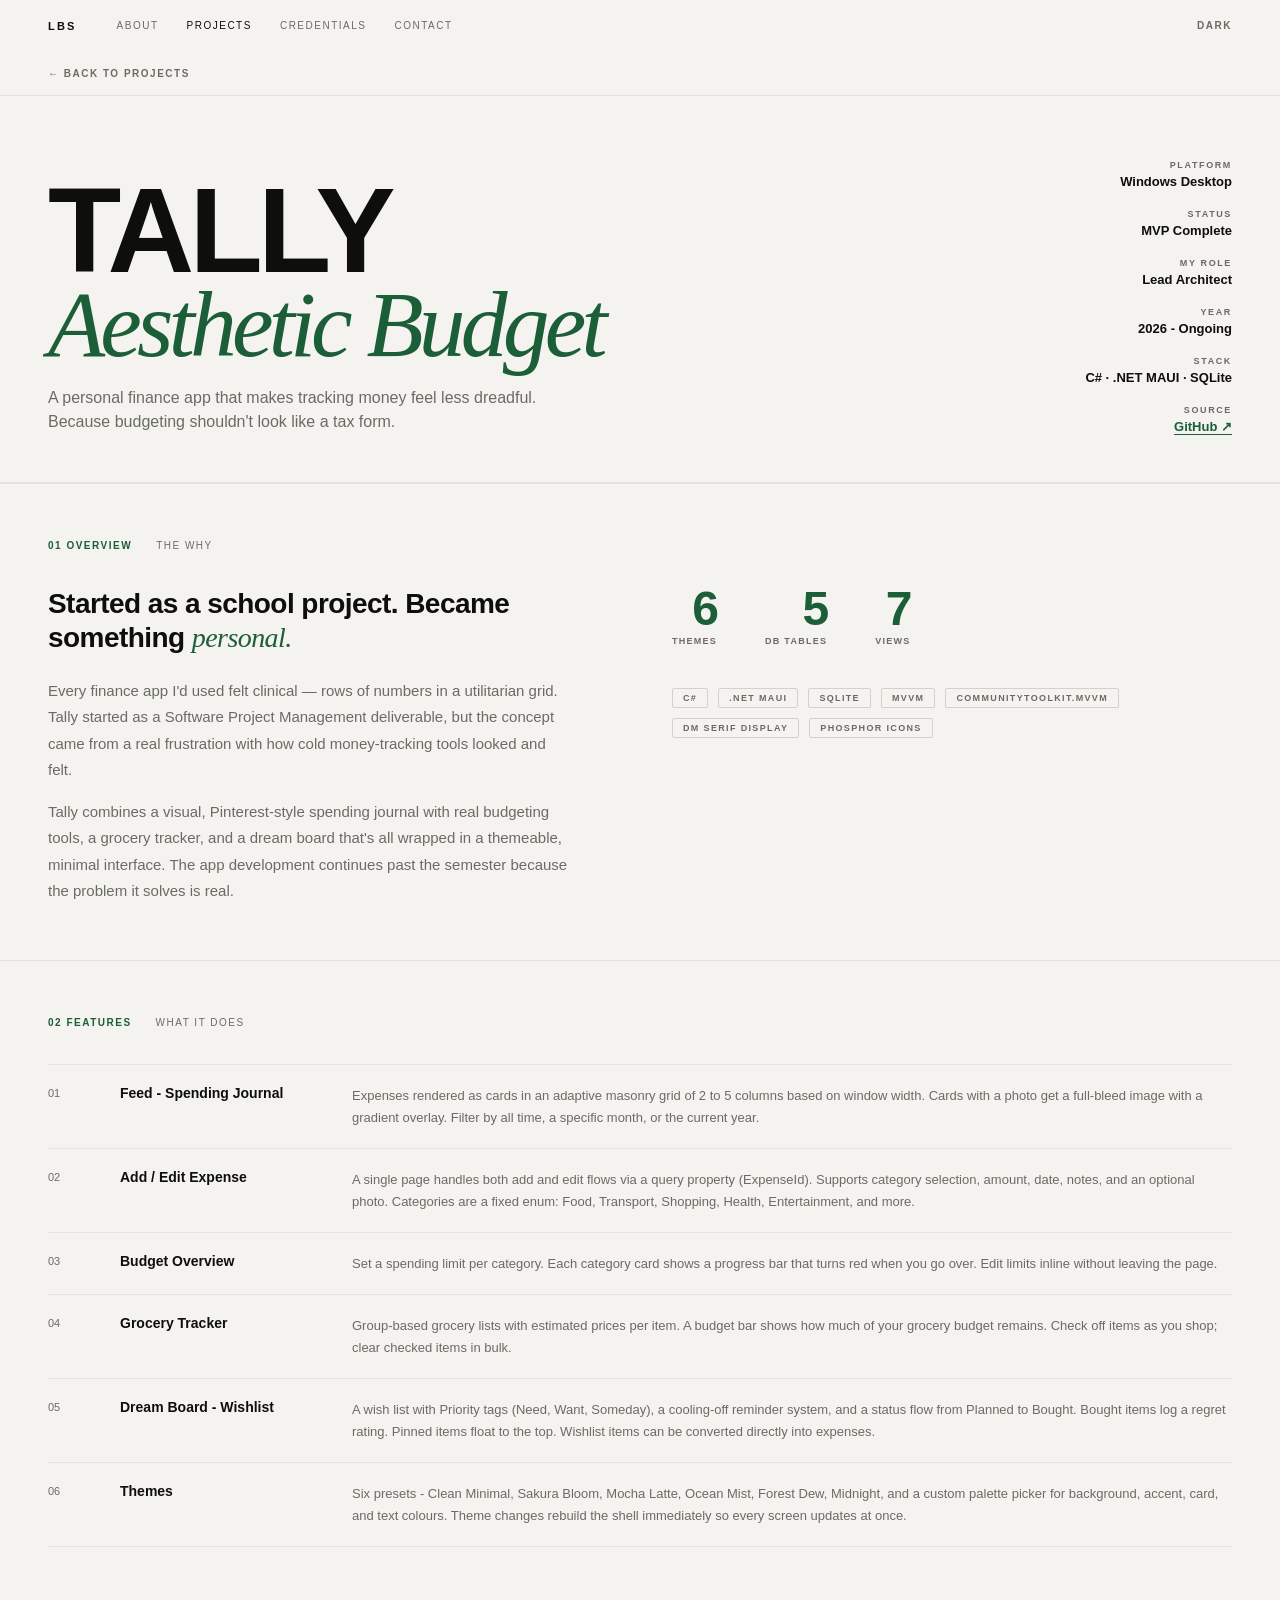
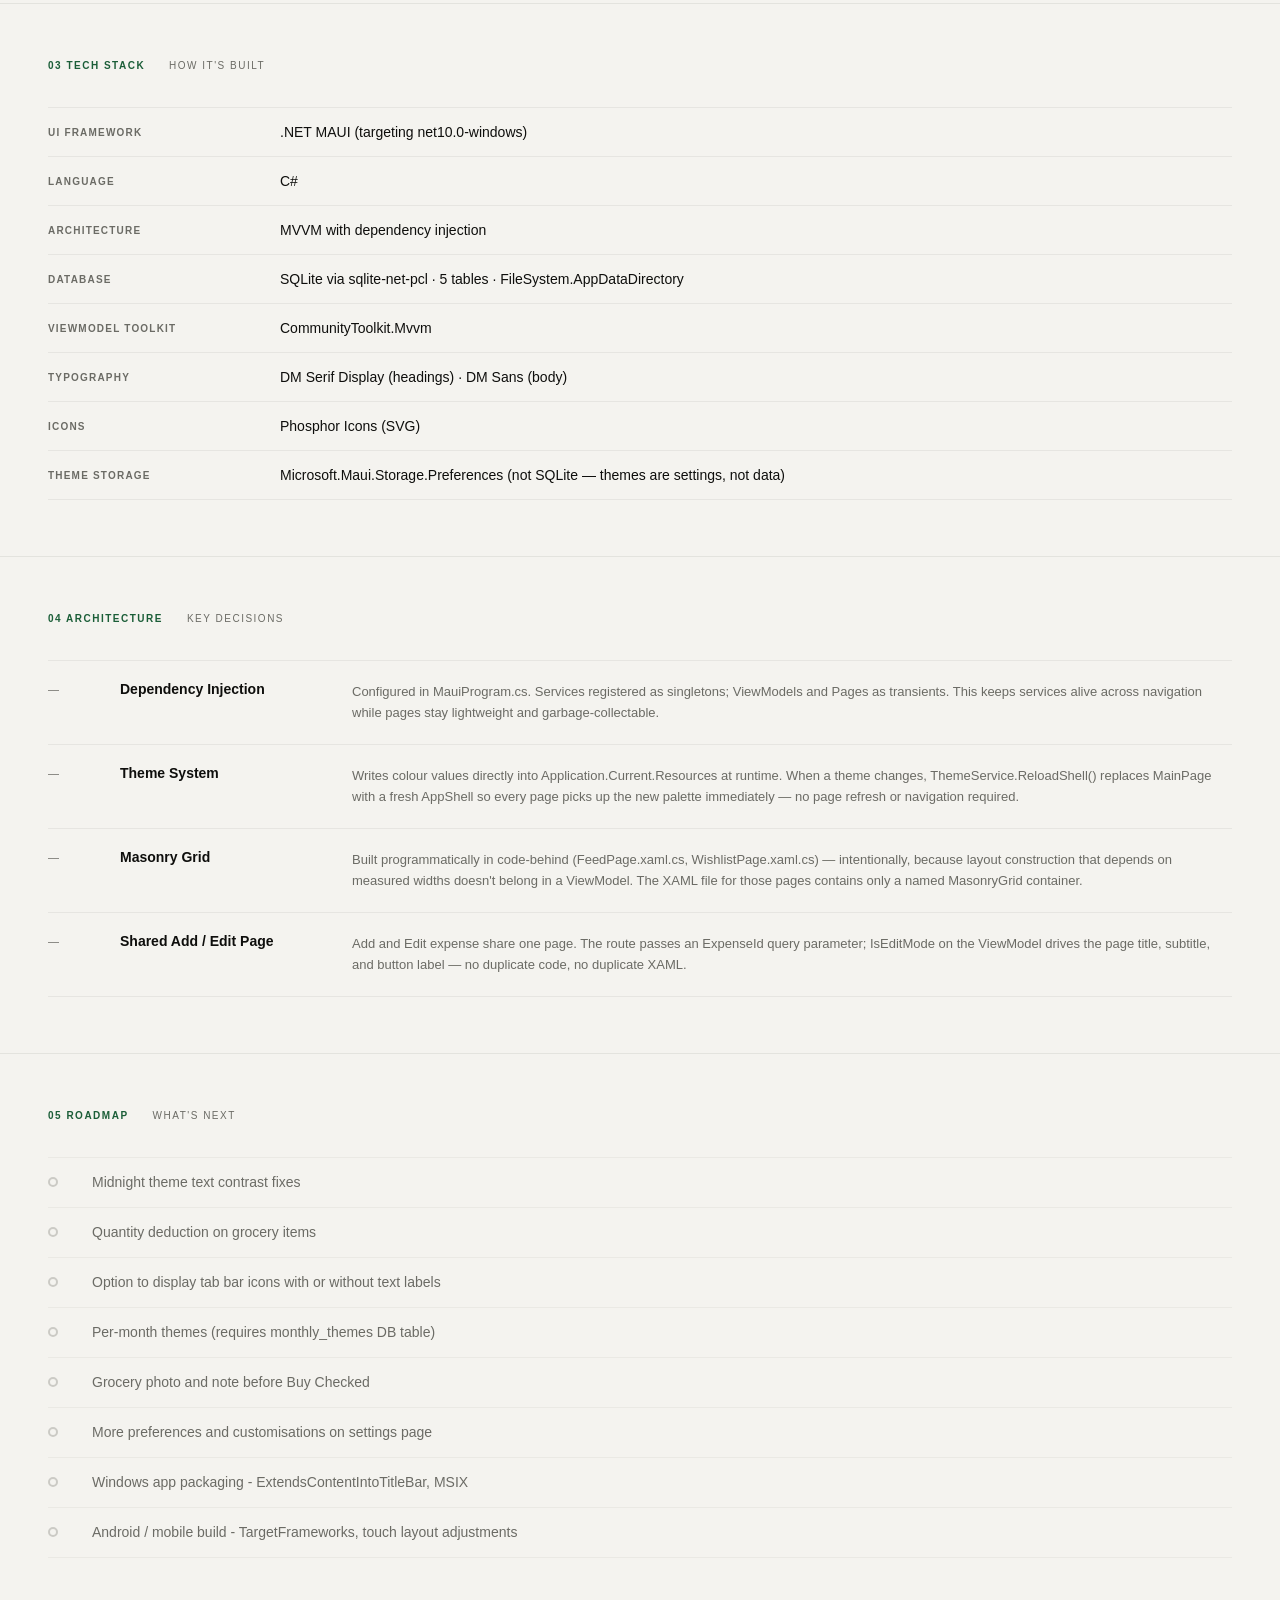
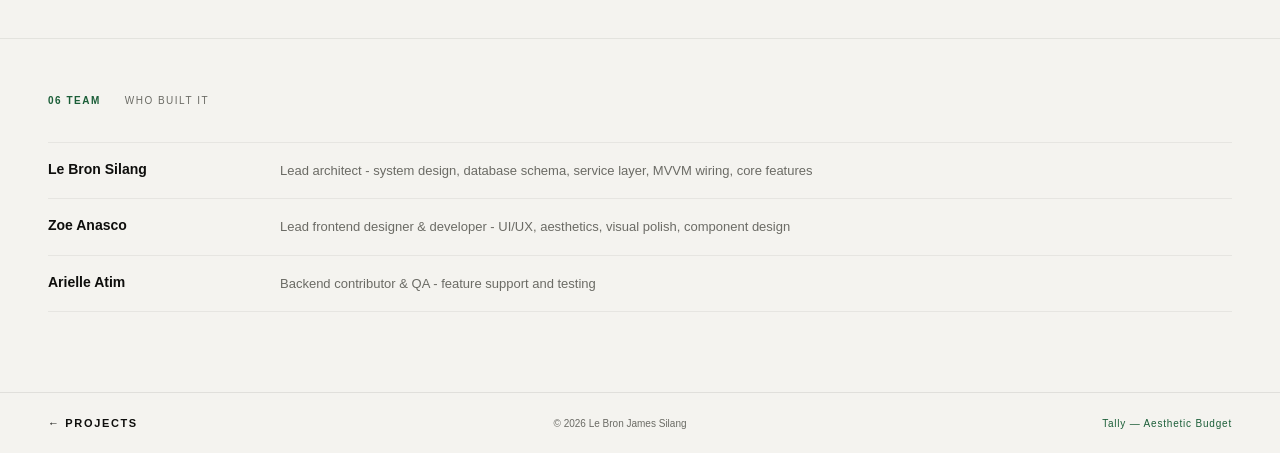
==== projectpage.html @ bf3adc23 "feat: added project and timeline page" ====
<!DOCTYPE html>
<html lang="en" data-theme="light">
<head>
  <meta charset="UTF-8" />
  <meta name="viewport" content="width=device-width, initial-scale=1.0"/>
  <title>Tally: Aesthetic Budget</title>
  <meta name="description" content="Tally: an aesthetic personal finance app built in .NET MAUI with C#, SQLite, and MVVM architecture." />
  <link rel="stylesheet" href="style.css" />
  <link rel="icon" type="image/x-icon" href="images/icon.svg">
</head>
<body>

  <a href="#main" class="skip-link">Skip to main content</a>

  <!-- NAV -->
  <nav id="navbar" aria-label="Primary navigation">
    <div class="nav-left">
      <a href="index.html" class="nav-logo">LBS</a>
      <div class="nav-links">
        <a href="index.html#about">About</a>
        <a href="index.html#projects" class="active">Projects</a>
        <a href="index.html#certifications">Credentials</a>
        <a href="index.html#contact">Contact</a>
      </div>
    </div>
    <div class="nav-right">
      <button class="theme-btn" id="themeToggleDesktop" aria-label="Toggle colour theme">Dark</button>
      <button class="hamburger-btn" id="menuToggle" aria-label="Open navigation menu" aria-expanded="false" aria-controls="mobileMenu">
        <svg width="18" height="12" viewBox="0 0 18 12" fill="currentColor" aria-hidden="true">
          <rect y="0"    width="18" height="1.5" rx="0.75"/>
          <rect y="5.25" width="18" height="1.5" rx="0.75"/>
          <rect y="10.5" width="18" height="1.5" rx="0.75"/>
        </svg>
      </button>
    </div>
  </nav>

  <div class="mobile-menu" id="mobileMenu" role="menu">
    <a href="index.html#about"          class="mobile-link">About</a>
    <a href="index.html#projects"       class="mobile-link">Projects</a>
    <a href="index.html#certifications" class="mobile-link">Credentials</a>
    <a href="index.html#contact"        class="mobile-link">Contact</a>
    <button class="theme-btn mobile-link" style="text-align:left;border:none;background:none;cursor:pointer;">Dark</button>
  </div>

  <!-- HERO -->
  <div class="proj-page-hero" id="main">
    <a href="index.html#projects" class="proj-page-back">← Back to Projects</a>

    <div class="proj-page-intro">
      <div>
        <div class="proj-page-title">
          Tally<br>
          <em>Aesthetic Budget</em>
        </div>
        <p class="proj-page-tagline">
          A personal finance app that makes tracking money feel less dreadful. Because budgeting shouldn't look like a tax form.
        </p>
      </div>
      <div class="proj-page-meta-grid">
        <div class="proj-page-meta-item">
          <div class="proj-page-meta-label">Platform</div>
          <div class="proj-page-meta-val">Windows Desktop</div>
        </div>
        <div class="proj-page-meta-item">
          <div class="proj-page-meta-label">Status</div>
          <div class="proj-page-meta-val">MVP Complete</div>
        </div>
        <div class="proj-page-meta-item">
          <div class="proj-page-meta-label">My Role</div>
          <div class="proj-page-meta-val">Lead Architect</div>
        </div>
        <div class="proj-page-meta-item">
          <div class="proj-page-meta-label">Year</div>
          <div class="proj-page-meta-val">2026 - Ongoing</div>
        </div>
        <div class="proj-page-meta-item">
          <div class="proj-page-meta-label">Stack</div>
          <div class="proj-page-meta-val">C# · .NET MAUI · SQLite</div>
        </div>
        <div class="proj-page-meta-item">
          <div class="proj-page-meta-label">Source</div>
          <div class="proj-page-meta-val"><a href="https://github.com/lebronsilang/Tally_AestheticBudget" target="_blank" rel="noopener" style="color:var(--green);text-decoration:underline;text-underline-offset:3px;">GitHub ↗</a></div>
        </div>
      </div>
    </div>
  </div>

  <!-- OVERVIEW -->
  <div class="proj-section">
    <div class="proj-section-head">
      <span class="proj-section-num">01 Overview</span>
      <span class="proj-section-title">The Why</span>
    </div>
    <div style="display:grid;grid-template-columns:1fr 1fr;gap:64px;padding-bottom:56px;" class="proj-overview-grid">
      <div>
        <p class="about-pull" style="font-size:clamp(20px,2.5vw,28px);margin-bottom:24px;">Started as a school project. Became something <em>personal.</em></p>
        <p class="about-text">Every finance app I'd used felt clinical — rows of numbers in a utilitarian grid. Tally started as a Software Project Management deliverable, but the concept came from a real frustration with how cold money-tracking tools looked and felt.</p>
        <p class="about-text" style="margin-top:16px;">Tally combines a visual, Pinterest-style spending journal with real budgeting tools, a grocery tracker, and a dream board that's all wrapped in a themeable, minimal interface. The app development continues past the semester because the problem it solves is real.</p>
      </div>
      <div>
        <div class="proj-featured-stats" style="justify-content:flex-start;gap:48px;margin-bottom:40px;">
          <div class="proj-stat">
            <span class="proj-stat-n">6</span>
            <span class="proj-stat-l">Themes</span>
          </div>
          <div class="proj-stat">
            <span class="proj-stat-n">5</span>
            <span class="proj-stat-l">DB Tables</span>
          </div>
          <div class="proj-stat">
            <span class="proj-stat-n">7</span>
            <span class="proj-stat-l">Views</span>
          </div>
        </div>
        <div class="proj-stack" style="gap:10px;">
          <span>C#</span><span>.NET MAUI</span><span>SQLite</span><span>MVVM</span>
          <span>CommunityToolkit.Mvvm</span><span>DM Serif Display</span><span>Phosphor Icons</span>
        </div>
      </div>
    </div>
  </div>

  <!-- FEATURES -->
  <div class="proj-section">
    <div class="proj-section-head">
      <span class="proj-section-num">02 Features</span>
      <span class="proj-section-title">What It Does</span>
    </div>
    <div class="proj-feature-list">
      <div class="proj-feature-item">
        <div class="proj-feature-n">01</div>
        <div class="proj-feature-name">Feed - Spending Journal</div>
        <div class="proj-feature-desc">Expenses rendered as cards in an adaptive masonry grid of 2 to 5 columns based on window width. Cards with a photo get a full-bleed image with a gradient overlay. Filter by all time, a specific month, or the current year.</div>
      </div>
      <div class="proj-feature-item">
        <div class="proj-feature-n">02</div>
        <div class="proj-feature-name">Add / Edit Expense</div>
        <div class="proj-feature-desc">A single page handles both add and edit flows via a query property (ExpenseId). Supports category selection, amount, date, notes, and an optional photo. Categories are a fixed enum: Food, Transport, Shopping, Health, Entertainment, and more.</div>
      </div>
      <div class="proj-feature-item">
        <div class="proj-feature-n">03</div>
        <div class="proj-feature-name">Budget Overview</div>
        <div class="proj-feature-desc">Set a spending limit per category. Each category card shows a progress bar that turns red when you go over. Edit limits inline without leaving the page.</div>
      </div>
      <div class="proj-feature-item">
        <div class="proj-feature-n">04</div>
        <div class="proj-feature-name">Grocery Tracker</div>
        <div class="proj-feature-desc">Group-based grocery lists with estimated prices per item. A budget bar shows how much of your grocery budget remains. Check off items as you shop; clear checked items in bulk.</div>
      </div>
      <div class="proj-feature-item">
        <div class="proj-feature-n">05</div>
        <div class="proj-feature-name">Dream Board - Wishlist</div>
        <div class="proj-feature-desc">A wish list with Priority tags (Need, Want, Someday), a cooling-off reminder system, and a status flow from Planned to Bought. Bought items log a regret rating. Pinned items float to the top. Wishlist items can be converted directly into expenses.</div>
      </div>
      <div class="proj-feature-item">
        <div class="proj-feature-n">06</div>
        <div class="proj-feature-name">Themes</div>
        <div class="proj-feature-desc">Six presets - Clean Minimal, Sakura Bloom, Mocha Latte, Ocean Mist, Forest Dew, Midnight, and a custom palette picker for background, accent, card, and text colours. Theme changes rebuild the shell immediately so every screen updates at once.</div>
      </div>
    </div>
  </div>

  <!-- TECH STACK -->
  <div class="proj-section">
    <div class="proj-section-head">
      <span class="proj-section-num">03 Tech Stack</span>
      <span class="proj-section-title">How It's Built</span>
    </div>
    <div class="proj-tech-table">
      <div class="proj-tech-row">
        <div class="proj-tech-layer">UI Framework</div>
        <div class="proj-tech-val">.NET MAUI (targeting net10.0-windows)</div>
      </div>
      <div class="proj-tech-row">
        <div class="proj-tech-layer">Language</div>
        <div class="proj-tech-val">C#</div>
      </div>
      <div class="proj-tech-row">
        <div class="proj-tech-layer">Architecture</div>
        <div class="proj-tech-val">MVVM with dependency injection</div>
      </div>
      <div class="proj-tech-row">
        <div class="proj-tech-layer">Database</div>
        <div class="proj-tech-val">SQLite via sqlite-net-pcl · 5 tables · FileSystem.AppDataDirectory</div>
      </div>
      <div class="proj-tech-row">
        <div class="proj-tech-layer">ViewModel Toolkit</div>
        <div class="proj-tech-val">CommunityToolkit.Mvvm</div>
      </div>
      <div class="proj-tech-row">
        <div class="proj-tech-layer">Typography</div>
        <div class="proj-tech-val">DM Serif Display (headings) · DM Sans (body)</div>
      </div>
      <div class="proj-tech-row">
        <div class="proj-tech-layer">Icons</div>
        <div class="proj-tech-val">Phosphor Icons (SVG)</div>
      </div>
      <div class="proj-tech-row">
        <div class="proj-tech-layer">Theme Storage</div>
        <div class="proj-tech-val">Microsoft.Maui.Storage.Preferences (not SQLite — themes are settings, not data)</div>
      </div>
    </div>
  </div>

  <!-- ARCHITECTURE NOTES -->
  <div class="proj-section">
    <div class="proj-section-head">
      <span class="proj-section-num">04 Architecture</span>
      <span class="proj-section-title">Key Decisions</span>
    </div>
    <div class="proj-feature-list">
      <div class="proj-feature-item">
        <div class="proj-feature-n">—</div>
        <div class="proj-feature-name">Dependency Injection</div>
        <div class="proj-feature-desc">Configured in MauiProgram.cs. Services registered as singletons; ViewModels and Pages as transients. This keeps services alive across navigation while pages stay lightweight and garbage-collectable.</div>
      </div>
      <div class="proj-feature-item">
        <div class="proj-feature-n">—</div>
        <div class="proj-feature-name">Theme System</div>
        <div class="proj-feature-desc">Writes colour values directly into Application.Current.Resources at runtime. When a theme changes, ThemeService.ReloadShell() replaces MainPage with a fresh AppShell so every page picks up the new palette immediately — no page refresh or navigation required.</div>
      </div>
      <div class="proj-feature-item">
        <div class="proj-feature-n">—</div>
        <div class="proj-feature-name">Masonry Grid</div>
        <div class="proj-feature-desc">Built programmatically in code-behind (FeedPage.xaml.cs, WishlistPage.xaml.cs) — intentionally, because layout construction that depends on measured widths doesn't belong in a ViewModel. The XAML file for those pages contains only a named MasonryGrid container.</div>
      </div>
      <div class="proj-feature-item">
        <div class="proj-feature-n">—</div>
        <div class="proj-feature-name">Shared Add / Edit Page</div>
        <div class="proj-feature-desc">Add and Edit expense share one page. The route passes an ExpenseId query parameter; IsEditMode on the ViewModel drives the page title, subtitle, and button label — no duplicate code, no duplicate XAML.</div>
      </div>
    </div>
  </div>

  <!-- ROADMAP -->
  <div class="proj-section">
    <div class="proj-section-head">
      <span class="proj-section-num">05 Roadmap</span>
      <span class="proj-section-title">What's Next</span>
    </div>
    <div class="proj-roadmap-list">
      <div class="proj-roadmap-item">
        <div class="proj-roadmap-check"></div>
        <div class="proj-roadmap-text">Midnight theme text contrast fixes</div>
      </div>
      <div class="proj-roadmap-item">
        <div class="proj-roadmap-check"></div>
        <div class="proj-roadmap-text">Quantity deduction on grocery items</div>
      </div>
      <div class="proj-roadmap-item">
        <div class="proj-roadmap-check"></div>
        <div class="proj-roadmap-text">Option to display tab bar icons with or without text labels</div>
      </div>
      <div class="proj-roadmap-item">
        <div class="proj-roadmap-check"></div>
        <div class="proj-roadmap-text">Per-month themes (requires monthly_themes DB table)</div>
      </div>
      <div class="proj-roadmap-item">
        <div class="proj-roadmap-check"></div>
        <div class="proj-roadmap-text">Grocery photo and note before Buy Checked</div>
      </div>
      <div class="proj-roadmap-item">
        <div class="proj-roadmap-check"></div>
        <div class="proj-roadmap-text">More preferences and customisations on settings page</div>
      </div>
      <div class="proj-roadmap-item">
        <div class="proj-roadmap-check"></div>
        <div class="proj-roadmap-text">Windows app packaging - ExtendsContentIntoTitleBar, MSIX</div>
      </div>
      <div class="proj-roadmap-item">
        <div class="proj-roadmap-check"></div>
        <div class="proj-roadmap-text">Android / mobile build - TargetFrameworks, touch layout adjustments</div>
      </div>
    </div>
  </div>

  <!-- TEAM -->
  <div class="proj-section">
    <div class="proj-section-head">
      <span class="proj-section-num">06 Team</span>
      <span class="proj-section-title">Who Built It</span>
    </div>
    <div class="proj-team-table">
      <div class="proj-team-row">
        <div class="proj-team-name">Le Bron Silang</div>
        <div class="proj-team-role">Lead architect - system design, database schema, service layer, MVVM wiring, core features</div>
      </div>
      <div class="proj-team-row">
        <div class="proj-team-name">Zoe Anasco</div>
        <div class="proj-team-role">Lead frontend designer &amp; developer - UI/UX, aesthetics, visual polish, component design</div>
      </div>
      <div class="proj-team-row">
        <div class="proj-team-name">Arielle Atim</div>
        <div class="proj-team-role">Backend contributor &amp; QA - feature support and testing</div>
      </div>
    </div>
  </div>

  <footer>
    <a href="index.html#projects" class="footer-logo" style="text-decoration:none;">← Projects</a>
    <span class="footer-copy">© 2026 Le Bron James Silang</span>
    <span class="footer-field">Tally — Aesthetic Budget</span>
  </footer>

  <script>
    // Theme
    const THEME_KEY = 'portfolio-theme';
    const html = document.documentElement;
    function applyTheme(t) {
      html.setAttribute('data-theme', t);
      localStorage.setItem(THEME_KEY, t);
      document.querySelectorAll('.theme-btn').forEach(b => b.textContent = t === 'dark' ? 'Light' : 'Dark');
    }
    applyTheme(localStorage.getItem(THEME_KEY) || 'light');
    document.querySelectorAll('.theme-btn').forEach(b =>
      b.addEventListener('click', () => applyTheme(html.getAttribute('data-theme') === 'dark' ? 'light' : 'dark'))
    );

    // Nav scroll
    const navbar = document.getElementById('navbar');
    window.addEventListener('scroll', () => navbar.classList.toggle('scrolled', window.scrollY > 20), { passive: true });

    // Mobile menu
    const menuToggle = document.getElementById('menuToggle');
    const mobileMenu = document.getElementById('mobileMenu');
    menuToggle.addEventListener('click', e => {
      e.stopPropagation();
      const open = mobileMenu.classList.toggle('is-open');
      menuToggle.setAttribute('aria-expanded', open);
    });
    document.querySelectorAll('.mobile-link').forEach(l => l.addEventListener('click', () => mobileMenu.classList.remove('is-open')));
    document.addEventListener('click', e => {
      if (!menuToggle.contains(e.target) && !mobileMenu.contains(e.target)) mobileMenu.classList.remove('is-open');
    });

    // Responsive overview grid
    function fixOverviewGrid() {
      const g = document.querySelector('.proj-overview-grid');
      if (!g) return;
      g.style.gridTemplateColumns = window.innerWidth < 769 ? '1fr' : '1fr 1fr';
    }
    fixOverviewGrid();
    window.addEventListener('resize', fixOverviewGrid);
  </script>
</body>
</html>
---- style.css ----
/* ===========================
   CSS VARIABLES — LIGHT (default)
   =========================== */
:root {
  --bg:     #F4F3EF;
  --fg:     #0E0E0C;
  --muted:  #6B6B65;
  --green:  #1B5E38;
  --serif:  'Times New Roman', Times, serif;
  --sans:   'Helvetica Neue', Helvetica, Arial, sans-serif;
}

[data-theme="dark"] {
  --bg:    #0E0E0C;
  --fg:    #F0EFE9;
  --muted: #888880;
  --green: #3ECF74;
}

/* ===========================
   RESET
   =========================== */
*, *::before, *::after { box-sizing: border-box; margin: 0; padding: 0; }
html { font-size: 16px; scroll-behavior: smooth; }

@media (prefers-reduced-motion: reduce) {
  html { scroll-behavior: auto; }
  *, *::before, *::after {
    animation-duration: 0.01ms !important;
    animation-iteration-count: 1 !important;
    transition-duration: 0.01ms !important;
  }
}

body {
  font-family: var(--sans);
  background: var(--bg);
  color: var(--fg);
  transition: background 0.3s, color 0.3s;
  overflow-x: hidden;
}

a { color: inherit; text-decoration: none; }

/* Focus ring */
:focus-visible {
  outline: 2px solid var(--green);
  outline-offset: 3px;
  border-radius: 2px;
}

/* Skip link */
.skip-link {
  position: fixed;
  top: -100%;
  left: 16px;
  z-index: 9999;
  background: var(--green);
  color: #fff;
  padding: 10px 20px;
  border-radius: 4px;
  font-size: 0.88rem;
  font-weight: 600;
  text-decoration: none;
  transition: top 0.2s;
}
.skip-link:focus { top: 16px; }

/* ===========================
   NAV
   =========================== */
nav {
  position: fixed; top: 0; left: 0; right: 0; z-index: 100;
  display: flex; align-items: center; justify-content: space-between;
  padding: 0 48px;
  height: 52px;
  background: var(--bg);
  transition: background 0.3s;
  border-bottom: 1px solid transparent;
}

nav.scrolled {
  border-bottom-color: rgba(110, 110, 100, 0.15);
}

.nav-left { display: flex; gap: 40px; align-items: center; }

.nav-logo {
  font-size: 11px; font-weight: 700;
  letter-spacing: 0.2em; text-transform: uppercase;
  color: var(--fg);
}

.nav-links { display: flex; gap: 28px; }
.nav-links a {
  font-size: 10px; font-weight: 400;
  letter-spacing: 0.15em; text-transform: uppercase;
  color: var(--muted); transition: color 0.15s;
}
.nav-links a:hover,
.nav-links a.active { color: var(--fg); }

.nav-right { display: flex; align-items: center; gap: 20px; }

.theme-btn {
  font-family: var(--sans);
  font-size: 10px; font-weight: 700;
  letter-spacing: 0.15em; text-transform: uppercase;
  background: none; border: none;
  color: var(--muted); cursor: pointer;
  padding: 0; transition: color 0.15s;
}
.theme-btn:hover { color: var(--fg); }

/* Mobile hamburger */
.hamburger-btn {
  display: none;
  background: none; border: none;
  cursor: pointer; color: var(--muted);
  padding: 4px; transition: color 0.15s;
}
.hamburger-btn:hover { color: var(--fg); }

/* Mobile menu */
.mobile-menu {
  display: none;
  position: fixed;
  top: 52px; left: 0; right: 0;
  background: var(--bg);
  border-bottom: 1px solid rgba(110, 110, 100, 0.2);
  padding: 20px 24px 24px;
  flex-direction: column;
  gap: 4px;
  z-index: 99;
}

.mobile-menu.is-open { display: flex; }

.mobile-link {
  font-size: 12px; font-weight: 400;
  letter-spacing: 0.14em; text-transform: uppercase;
  color: var(--muted);
  padding: 10px 0;
  border-bottom: 1px solid rgba(110, 110, 100, 0.12);
  transition: color 0.15s;
}
.mobile-link:last-child { border-bottom: none; }
.mobile-link:hover { color: var(--fg); }

/* ===========================
   HERO
   =========================== */
#hero {
  padding-top: 52px;
  min-height: 100vh;
  display: grid;
  grid-template-rows: auto 1fr auto;
}

.hero-bar {
  display: flex;
  gap: 48px;
  padding: 16px 48px;
  border-bottom: 1px solid rgba(110, 110, 100, 0.15);
}

.hero-bar-cell {
  font-size: 10px;
  letter-spacing: 0.12em;
  text-transform: uppercase;
  color: var(--muted);
}
.hero-bar-cell span { color: var(--fg); font-weight: 500; }

.hero-main {
  display: grid;
  grid-template-columns: 1fr 1fr;
  align-items: end;
  padding: 0 48px;
}

.hero-name-block { padding: 48px 0 40px; }

.hero-name {
  font-size: clamp(80px, 13vw, 176px);
  font-weight: 900;
  line-height: 0.87;
  letter-spacing: -0.04em;
  text-transform: uppercase;
}

.hero-name .italic {
  font-family: var(--serif);
  font-style: italic;
  font-weight: 400;
  font-size: clamp(72px, 12vw, 160px);
  color: var(--green);
  display: block;
}

.hero-aside {
  padding: 48px 0 40px 48px;
  display: flex;
  flex-direction: column;
  justify-content: flex-end;
  gap: 48px;
}

.hero-descriptor {
  font-size: clamp(18px, 2.5vw, 26px);
  font-weight: 300;
  line-height: 1.45;
  color: var(--muted);
  max-width: 380px;
}
.hero-descriptor strong { color: var(--fg); font-weight: 500; }

.hero-meta { display: flex; flex-direction: column; gap: 12px; }
.hero-meta-row {
  display: flex; gap: 20px; align-items: baseline;
  font-size: 11px;
}
.hero-meta-label {
  letter-spacing: 0.12em; text-transform: uppercase;
  color: var(--muted); min-width: 80px;
}
.hero-meta-val { color: var(--fg); font-weight: 500; }

.hero-footer {
  display: flex;
  gap: 0;
  padding: 48px 48px;
  border-top: 1px solid rgba(110, 110, 100, 0.15);
}

.hero-cta {
  display: flex; align-items: center; gap: 12px;
  margin-right: 40px;
  font-size: 11px; font-weight: 700;
  letter-spacing: 0.12em; text-transform: uppercase;
  color: var(--muted);
  transition: color 0.15s;
}
.hero-cta:hover { color: var(--fg); }
.hero-cta .arr { font-size: 16px; font-weight: 300; color: var(--green); }

/* ===========================
   SECTIONS — SHARED
   =========================== */
section { padding: 0; }

.sec-head {
  display: flex;
  align-items: baseline;
  gap: 24px;
  padding: 80px 48px 40px;
  border-bottom: 1px solid rgba(110, 110, 100, 0.15);
  margin-bottom: 0;
}

.sec-num {
  font-size: 10px; font-weight: 700;
  letter-spacing: 0.15em; text-transform: uppercase;
  color: var(--green);
}

.sec-title {
  font-size: 10px; font-weight: 400;
  letter-spacing: 0.15em; text-transform: uppercase;
  color: var(--muted);
}

/* ===========================
   ABOUT
   =========================== */
#about .about-grid {
  display: grid;
  grid-template-columns: 220px 1fr 300px;
  padding: 0 48px 80px;
  gap: 64px;
  padding-top: 48px;
}

.about-index {
  display: flex;
  flex-direction: column;
  gap: 48px;
}

.about-stat-n {
  font-size: 72px; font-weight: 900;
  line-height: 0.9; letter-spacing: -0.04em;
  color: var(--green);
}

.about-stat-l {
  font-size: 9px; font-weight: 700;
  letter-spacing: 0.18em; text-transform: uppercase;
  color: var(--muted); margin-top: 6px;
}

.about-pull {
  font-size: clamp(24px, 3vw, 34px);
  font-weight: 700;
  line-height: 1.2;
  letter-spacing: -0.02em;
  margin-bottom: 32px;
}
.about-pull em {
  font-family: var(--serif);
  font-style: italic;
  font-weight: 400;
  color: var(--green);
}

.about-text {
  font-size: 15px; line-height: 1.75;
  color: var(--muted); max-width: 520px;
}
.about-text strong { color: var(--fg); font-weight: 500; }

.about-tag-head {
  font-size: 9px; font-weight: 700;
  letter-spacing: 0.18em; text-transform: uppercase;
  color: var(--muted); margin-bottom: 20px;
}

.about-tag-list { display: flex; flex-direction: column; gap: 12px; }

.about-tag {
  font-size: 13px; font-weight: 500;
  color: var(--fg);
  display: flex; justify-content: space-between; align-items: center;
  padding: 8px 0;
  border-bottom: 1px solid rgba(110, 110, 100, 0.12);
}
.about-tag:last-child { border-bottom: none; }
.about-tag-dot { width: 5px; height: 5px; background: var(--green); border-radius: 50%; flex-shrink: 0; }

/* ===========================
   EDUCATION
   =========================== */
#education .edu-items {
  padding: 48px 48px 80px;
  display: flex;
  flex-direction: column;
  gap: 0;
}

.edu-item {
  display: grid;
  grid-template-columns: 40px 1fr auto;
  gap: 32px;
  align-items: start;
  padding: 32px 0;
  border-bottom: 1px solid rgba(110, 110, 100, 0.12);
}
.edu-item:first-child { border-top: 1px solid rgba(110, 110, 100, 0.12); }

.edu-n { font-size: 11px; color: var(--muted); padding-top: 4px; }

.edu-school {
  font-size: clamp(22px, 3vw, 32px);
  font-weight: 700; letter-spacing: -0.02em;
  line-height: 1.1; margin-bottom: 10px;
}

.edu-school-cn {
  font-size: 14px; color: var(--muted);
  font-weight: 400; display: block; margin-bottom: 4px;
}

.edu-degree { font-size: 13px; color: var(--muted); margin-bottom: 4px; }
.edu-loc    { font-size: 11px; color: var(--muted); letter-spacing: 0.04em; }
.edu-dates  { font-size: 11px; color: var(--muted); text-align: right; line-height: 1.8; white-space: nowrap; padding-top: 4px; }

/* ===========================
   INTERLUDE
   =========================== */
.interlude {
  padding: 80px 48px;
  border-top: 1px solid rgba(110, 110, 100, 0.15);
  border-bottom: 1px solid rgba(110, 110, 100, 0.15);
  overflow: hidden;
}

.interlude-text {
  font-size: clamp(56px, 9vw, 120px);
  font-weight: 900;
  line-height: 0.88;
  letter-spacing: -0.04em;
  text-transform: uppercase;
}

.interlude-text em {
  font-family: var(--serif);
  font-style: italic;
  font-weight: 400;
  color: var(--green);
  text-transform: none;
}

/* ===========================
   CERTIFICATIONS
   =========================== */
#certifications .cert-controls {
  display: flex;
  gap: 0;
  padding: 0 48px;
  margin-top: 32px;
  margin-bottom: 0;
  border-bottom: 1px solid rgba(110, 110, 100, 0.15);
}

.filter-btn {
  font-family: var(--sans);
  font-size: 10px; font-weight: 700;
  letter-spacing: 0.15em; text-transform: uppercase;
  background: none; border: none;
  color: var(--muted);
  cursor: pointer;
  padding: 14px 0;
  margin-right: 32px;
  border-bottom: 2px solid transparent;
  transition: color 0.15s, border-color 0.15s;
}

.filter-btn:hover { color: var(--fg); }
.filter-btn.is-active { color: var(--fg); border-bottom-color: var(--green); }

#certifications .cert-table {
  padding: 0 48px 80px;
  display: flex;
  flex-direction: column;
  gap: 0;
}

.cert-row {
  display: grid;
  grid-template-columns: 40px 1fr 160px 100px 32px;
  gap: 32px;
  padding: 20px 0;
  align-items: center;
  border-bottom: 1px solid rgba(110, 110, 100, 0.1);
  transition: opacity 0.15s;
  cursor: default;
}

.cert-row:first-child { border-top: 1px solid rgba(110, 110, 100, 0.1); }
.cert-row:hover { opacity: 0.55; }
.cert-row.has-link { cursor: pointer; }

.cert-row-n { font-size: 11px; color: var(--muted); }
.cert-name  { font-size: 15px; font-weight: 600; }

.cert-issuer-cell {
  font-size: 11px; font-weight: 700;
  letter-spacing: 0.1em; text-transform: uppercase;
  color: var(--green);
}

.cert-date-cell { font-size: 11px; color: var(--muted); }

.cert-link-arr {
  font-size: 16px;
  color: var(--green);
  text-align: right;
  opacity: 0;
  transition: opacity 0.15s;
}
.cert-row:hover .cert-link-arr { opacity: 1; }

/* View more / less button */
.cert-expand-btn {
  display: inline-flex;
  align-items: center;
  gap: 10px;
  margin-top: 24px;
  font-family: var(--sans);
  font-size: 10px; font-weight: 700;
  letter-spacing: 0.15em; text-transform: uppercase;
  background: none; border: none;
  color: var(--muted); cursor: pointer;
  padding: 0; transition: color 0.15s;
}
.cert-expand-btn:hover { color: var(--fg); }
.cert-expand-btn .arr { font-size: 14px; color: var(--green); }

/* ===========================
   SKILLS
   =========================== */
#skills .skills-split {
  display: grid;
  grid-template-columns: 1fr 1fr;
  gap: 64px;
  padding: 48px 48px 80px;
}

.skills-big {
  font-size: clamp(36px, 4.5vw, 60px);
  font-weight: 900; letter-spacing: -0.03em;
  line-height: 1.05; margin-bottom: 32px;
}

.skills-big em {
  font-family: var(--serif);
  font-style: italic;
  font-weight: 400;
  color: var(--green);
}

.skills-desc {
  font-size: 14px; line-height: 1.75;
  color: var(--muted); max-width: 400px;
}

.skill-group { margin-bottom: 40px; }
.skill-group:last-child { margin-bottom: 0; }

.skill-group-label {
  font-size: 9px; font-weight: 700;
  letter-spacing: 0.2em; text-transform: uppercase;
  color: var(--muted); margin-bottom: 16px;
}

.skill-list { display: flex; flex-direction: column; gap: 0; }

.skill-item {
  display: flex; justify-content: space-between; align-items: center;
  font-size: 14px; font-weight: 500; color: var(--fg);
  padding: 10px 0;
  border-bottom: 1px solid rgba(110, 110, 100, 0.1);
  transition: opacity 0.15s;
}
.skill-item:last-child { border-bottom: none; }
.skill-item:hover { opacity: 0.6; }
.skill-dot { width: 5px; height: 5px; background: var(--green); border-radius: 50%; }

/* ===========================
   CONTACT
   =========================== */
#contact .contact-split {
  display: grid;
  grid-template-columns: 1fr 1fr;
  gap: 64px;
  padding: 48px 48px 80px;
}

/* Contact photo */
.contact-photo {
  width: 120px;
  height: 120px;
  border-radius: 50%;
  object-fit: cover;
  margin-bottom: 32px;
  border: 2px solid rgba(110, 110, 100, 0.15);
  filter: grayscale(20%);
  transition: filter 0.3s;
}
.contact-photo:hover { filter: grayscale(0%); }

.contact-big {
  font-size: clamp(48px, 7vw, 96px);
  font-weight: 900; letter-spacing: -0.04em;
  line-height: 0.9; text-transform: uppercase;
  margin-bottom: 32px;
}

.contact-big em {
  display: block;
  font-family: var(--serif);
  font-style: italic;
  font-weight: 400;
  color: var(--green);
  text-transform: none;
  font-size: 0.85em;
}

.contact-note {
  font-size: 13px; line-height: 1.75;
  color: var(--muted); max-width: 300px;
}

.contact-right {
  display: flex; flex-direction: column; gap: 0;
  justify-content: center;
}

.contact-row {
  display: grid;
  grid-template-columns: 80px 1fr auto;
  align-items: center;
  gap: 16px;
  padding: 18px 0;
  border-bottom: 1px solid rgba(110, 110, 100, 0.12);
  transition: opacity 0.15s;
}
.contact-row:first-child { border-top: 1px solid rgba(110, 110, 100, 0.12); }
.contact-row:hover { opacity: 0.6; }

.contact-type {
  font-size: 9px; font-weight: 700;
  letter-spacing: 0.18em; text-transform: uppercase;
  color: var(--muted);
}

.contact-val { font-size: 13px; color: var(--fg); }
.contact-arr { font-size: 18px; color: var(--green); }

/* ===========================
   FOOTER
   =========================== */
footer {
  display: flex;
  justify-content: space-between;
  align-items: center;
  padding: 24px 48px;
  border-top: 1px solid rgba(110, 110, 100, 0.15);
}

.footer-logo {
  font-size: 11px; font-weight: 700;
  letter-spacing: 0.15em; text-transform: uppercase;
}

.footer-copy  { font-size: 10px; color: var(--muted); }
.footer-field { font-size: 10px; color: var(--green); letter-spacing: 0.08em; }

/* ===========================
   ANIMATIONS
   =========================== */
@keyframes up {
  from { opacity: 0; transform: translateY(20px); }
  to   { opacity: 1; transform: translateY(0); }
}

.hero-name       { animation: up 0.7s cubic-bezier(.16,1,.3,1) both; }
.hero-aside      { animation: up 0.7s 0.1s cubic-bezier(.16,1,.3,1) both; }
.hero-footer     { animation: up 0.7s 0.2s cubic-bezier(.16,1,.3,1) both; }
.hero-bar        { animation: up 0.5s cubic-bezier(.16,1,.3,1) both; }

/* Fade-up for sections */
.fade-up { opacity: 0; transform: translateY(20px); transition: opacity 0.6s ease, transform 0.6s ease; }
.fade-up.visible { opacity: 1; transform: translateY(0); }

/* ===========================
   RESPONSIVE
   =========================== */
@media (max-width: 768px) {
  nav { padding: 0 24px; }
  .nav-links { display: none; }
  .hamburger-btn { display: flex; }

  .hero-bar { padding: 12px 24px; flex-wrap: wrap; gap: 12px; }
  .hero-main { grid-template-columns: 1fr; padding: 0 24px; }
  .hero-aside { padding: 24px 0; gap: 32px; }
  .hero-footer { padding: 24px; flex-direction: column; gap: 16px; }

  .sec-head { padding: 56px 24px 28px; }

  #about .about-grid { grid-template-columns: 1fr; padding: 24px 24px 56px; gap: 40px; }
  .about-index { flex-direction: row; flex-wrap: wrap; gap: 32px; }
  .about-stat-n { font-size: 52px; }

  #education .edu-items { padding: 24px 24px 56px; }
  .edu-item { grid-template-columns: 30px 1fr; }
  .edu-dates { display: none; }

  .interlude { padding: 56px 24px; }

  #certifications .cert-controls { padding: 0 24px; }
  #certifications .cert-table { padding: 0 24px 56px; }
  .cert-row { grid-template-columns: 30px 1fr; }
  .cert-issuer-cell,
  .cert-date-cell,
  .cert-link-arr { display: none; }

  #skills .skills-split { grid-template-columns: 1fr; gap: 40px; padding: 24px 24px 56px; }
  #contact .contact-split { grid-template-columns: 1fr; gap: 40px; padding: 24px 24px 56px; }
  .contact-row { grid-template-columns: 70px 1fr auto; }

  footer { padding: 20px 24px; }
  .footer-field { display: none; }
}

/* ===========================
   PROJECTS
   =========================== */

/* Featured project block */
.proj-featured-wrap {
  padding: 0 48px;
  margin-bottom: 0;
  border-bottom: 1px solid rgba(110, 110, 100, 0.15);
}

.proj-featured {
  display: block;
  padding: 48px 0;
  border-top: 1px solid rgba(110, 110, 100, 0.15);
  transition: opacity 0.15s;
  color: inherit;
}
.proj-featured:hover { opacity: 0.75; }

.proj-featured-meta {
  display: flex;
  justify-content: space-between;
  align-items: center;
  margin-bottom: 32px;
}

.proj-tag {
  font-size: 9px; font-weight: 700;
  letter-spacing: 0.18em; text-transform: uppercase;
  color: var(--green);
}

.proj-featured-num {
  font-size: 9px; font-weight: 700;
  letter-spacing: 0.18em; text-transform: uppercase;
  color: var(--muted);
}

.proj-featured-body {
  display: grid;
  grid-template-columns: 1fr auto;
  gap: 64px;
  align-items: end;
}

.proj-featured-title {
  font-size: clamp(40px, 6vw, 80px);
  font-weight: 900;
  line-height: 0.9;
  letter-spacing: -0.03em;
  text-transform: uppercase;
  margin-bottom: 24px;
}
.proj-featured-title em {
  font-family: var(--serif);
  font-style: italic;
  font-weight: 400;
  color: var(--green);
  text-transform: none;
  font-size: 0.82em;
  display: block;
}

.proj-featured-desc {
  font-size: 14px;
  line-height: 1.75;
  color: var(--muted);
  max-width: 480px;
  margin-bottom: 24px;
}

.proj-stack {
  display: flex;
  flex-wrap: wrap;
  gap: 8px;
}
.proj-stack span {
  font-size: 9px; font-weight: 700;
  letter-spacing: 0.15em; text-transform: uppercase;
  color: var(--muted);
  border: 1px solid rgba(110, 110, 100, 0.25);
  padding: 4px 10px;
  border-radius: 2px;
}

.proj-stack-sm span {
  font-size: 8px;
  padding: 3px 8px;
}

.proj-featured-right {
  display: flex;
  flex-direction: column;
  align-items: flex-end;
  gap: 32px;
}

.proj-featured-stats {
  display: flex;
  gap: 40px;
  text-align: right;
}

.proj-stat-n {
  display: block;
  font-size: 48px; font-weight: 900;
  line-height: 0.9; letter-spacing: -0.04em;
  color: var(--green);
}
.proj-stat-l {
  font-size: 9px; font-weight: 700;
  letter-spacing: 0.14em; text-transform: uppercase;
  color: var(--muted); margin-top: 4px;
}

.proj-cta {
  font-size: 11px; font-weight: 700;
  letter-spacing: 0.12em; text-transform: uppercase;
  color: var(--green);
}

/* Academic projects list */
.proj-academic-head {
  display: flex;
  align-items: baseline;
  gap: 24px;
  padding: 32px 48px 0;
}

.proj-academic-label {
  font-size: 10px; font-weight: 700;
  letter-spacing: 0.15em; text-transform: uppercase;
  color: var(--muted);
}

.proj-academic-note {
  font-size: 11px;
  color: var(--muted);
  font-style: italic;
}

.proj-academic-list {
  padding: 0 48px 80px;
  display: flex;
  flex-direction: column;
  gap: 0;
}

.proj-academic-item {
  display: grid;
  grid-template-columns: 40px 1fr auto;
  gap: 32px;
  align-items: start;
  padding: 24px 0;
  border-bottom: 1px solid rgba(110, 110, 100, 0.1);
  transition: opacity 0.15s;
}
.proj-academic-item:first-child { border-top: 1px solid rgba(110, 110, 100, 0.1); }
.proj-academic-item:hover { opacity: 0.6; }

.proj-ac-n { font-size: 11px; color: var(--muted); padding-top: 4px; }
.proj-ac-title { font-size: 16px; font-weight: 600; margin-bottom: 4px; }
.proj-ac-role {
  font-size: 10px; font-weight: 700;
  letter-spacing: 0.1em; text-transform: uppercase;
  color: var(--green); margin-bottom: 8px;
}
.proj-ac-desc { font-size: 13px; color: var(--muted); line-height: 1.6; margin-bottom: 10px; }
.proj-ac-date { font-size: 11px; color: var(--muted); white-space: nowrap; padding-top: 4px; }

/* ===========================
   TIMELINE
   =========================== */

/* Cisco path track */
.tl-path-wrap {
  padding: 48px 48px 0;
  margin-bottom: 48px;
}

.tl-path-header {
  display: flex;
  justify-content: space-between;
  align-items: baseline;
  margin-bottom: 40px;
}

.tl-path-label {
  font-size: 9px; font-weight: 700;
  letter-spacing: 0.18em; text-transform: uppercase;
  color: var(--muted); margin-bottom: 6px;
}

.tl-path-title {
  font-size: 22px; font-weight: 700;
  letter-spacing: -0.02em;
  color: var(--fg);
}

.tl-path-progress-text {
  font-size: 12px;
  color: var(--muted);
}
.tl-path-progress-text em { color: var(--green); font-style: normal; font-weight: 600; }

/* The dot-and-line track */
.tl-path-track {
  display: flex;
  align-items: flex-start;
  overflow-x: auto;
  padding-bottom: 16px;
  gap: 0;
  scrollbar-width: none;
}
.tl-path-track::-webkit-scrollbar { display: none; }

.tl-step {
  display: flex;
  flex-direction: column;
  align-items: center;
  position: relative;
  flex-shrink: 0;
  min-width: 90px;
}

.tl-step-dot {
  width: 12px; height: 12px;
  border-radius: 50%;
  border: 2px solid rgba(110, 110, 100, 0.3);
  background: var(--bg);
  margin-bottom: 10px;
  position: relative;
  z-index: 2;
  transition: transform 0.2s;
}

.tl-step.done .tl-step-dot {
  background: var(--green);
  border-color: var(--green);
}

.tl-step.current .tl-step-dot {
  width: 20px; height: 20px;
  background: var(--green);
  border-color: var(--green);
  box-shadow: 0 0 0 4px rgba(27, 94, 56, 0.18);
  margin-bottom: 6px;
}

[data-theme="dark"] .tl-step.current .tl-step-dot {
  box-shadow: 0 0 0 5px rgba(62, 207, 116, 0.2);
}

.tl-step.goal .tl-step-dot {
  border-color: var(--green);
  border-width: 2px;
}

.tl-step-label {
  font-size: 9px; font-weight: 500;
  letter-spacing: 0.06em; text-transform: uppercase;
  color: var(--muted);
  text-align: center;
  line-height: 1.4;
}

.tl-step.done .tl-step-label,
.tl-step.current .tl-step-label { color: var(--fg); }

.tl-step-badge {
  margin-top: 6px;
  font-size: 8px; font-weight: 700;
  letter-spacing: 0.1em; text-transform: uppercase;
  color: var(--bg);
  background: var(--green);
  padding: 2px 7px;
  border-radius: 2px;
}

.tl-step-badge.goal-badge {
  background: transparent;
  color: var(--green);
  border: 1px solid var(--green);
}

.tl-step-line {
  flex: 1;
  height: 2px;
  background: rgba(110, 110, 100, 0.2);
  margin-top: 5px;
  min-width: 32px;
  align-self: flex-start;
  margin-top: 5px;
}

.tl-step-line.done { background: var(--green); }

/* Recent highlight rows */
.tl-highlights {
  padding: 0 48px;
  border-top: 1px solid rgba(110, 110, 100, 0.15);
  margin-bottom: 0;
}

.tl-highlight-row {
  display: grid;
  grid-template-columns: 80px 24px 1fr;
  gap: 0 20px;
  align-items: center;
  padding: 16px 0;
  border-bottom: 1px solid rgba(110, 110, 100, 0.1);
  transition: opacity 0.15s;
}
.tl-highlight-row:hover { opacity: 0.6; }
.tl-highlight-row--future { opacity: 0.5; }
.tl-highlight-row--future:hover { opacity: 0.75; }

.tl-hl-date {
  font-size: 10px; font-weight: 700;
  letter-spacing: 0.1em; text-transform: uppercase;
  color: var(--muted);
  text-align: right;
}

.tl-hl-dot {
  width: 6px; height: 6px;
  border-radius: 50%;
  background: rgba(110, 110, 100, 0.35);
  justify-self: center;
}


.tl-hl-content .cert-type  { color: var(--green); }
.tl-hl-content .proj-type  { color: var(--muted); }
.tl-hl-content .goal-type  { color: var(--muted); font-style: italic; }

.tl-hl-title { font-size: 15px; font-weight: 600; margin-bottom: 2px; }
.tl-hl-type {
  font-size: 9px; font-weight: 700;
  letter-spacing: 0.12em; text-transform: uppercase;
}

.cert-type { color: var(--green); }
.proj-type { color: var(--muted); }
.goal-type { color: var(--muted); font-style: italic; }

.tl-view-all {
  display: inline-flex;
  align-items: center;
  gap: 8px;
  padding: 48px 48px 80px;
  font-size: 11px; font-weight: 700;
  letter-spacing: 0.12em; text-transform: uppercase;
  color: var(--muted);
  transition: color 0.15s;
}
.tl-view-all:hover { color: var(--fg); }

/* ===========================
   PROJECT PAGE (project-tally.html)
   =========================== */
.proj-page-hero {
  padding-top: 52px;
  border-bottom: 1px solid rgba(110, 110, 100, 0.15);
}

.proj-page-back {
  display: inline-flex;
  align-items: center;
  gap: 8px;
  font-size: 10px; font-weight: 700;
  letter-spacing: 0.15em; text-transform: uppercase;
  color: var(--muted);
  padding: 16px 48px;
  border-bottom: 1px solid rgba(110, 110, 100, 0.12);
  transition: color 0.15s;
  width: 100%;
}
.proj-page-back:hover { color: var(--fg); }

.proj-page-intro {
  display: grid;
  grid-template-columns: 1fr auto;
  gap: 64px;
  align-items: end;
  padding: 64px 48px 48px;
}

.proj-page-title {
  font-size: clamp(60px, 10vw, 120px);
  font-weight: 900;
  line-height: 0.88;
  letter-spacing: -0.04em;
  text-transform: uppercase;
}
.proj-page-title em {
  font-family: var(--serif);
  font-style: italic;
  font-weight: 400;
  color: var(--green);
  text-transform: none;
  display: block;
  font-size: 0.78em;
}

.proj-page-tagline {
  font-size: 16px;
  color: var(--muted);
  font-weight: 300;
  line-height: 1.5;
  margin-top: 20px;
  max-width: 500px;
}

.proj-page-meta-grid {
  display: flex;
  flex-direction: column;
  gap: 20px;
  text-align: right;
}


.proj-page-meta-label {
  font-size: 9px; font-weight: 700;
  letter-spacing: 0.18em; text-transform: uppercase;
  color: var(--muted); margin-bottom: 4px;
}
.proj-page-meta-val { font-size: 13px; font-weight: 600; color: var(--fg); }

/* Section of project page */
.proj-section {
  padding: 0 48px;
  border-top: 1px solid rgba(110, 110, 100, 0.12);
}

.proj-section-head {
  display: flex;
  align-items: baseline;
  gap: 24px;
  padding: 56px 0 36px;
}

.proj-section-num {
  font-size: 10px; font-weight: 700;
  letter-spacing: 0.15em; text-transform: uppercase;
  color: var(--green);
}

.proj-section-title {
  font-size: 10px; font-weight: 400;
  letter-spacing: 0.15em; text-transform: uppercase;
  color: var(--muted);
}

/* Feature rows */
.proj-feature-list {
  display: flex;
  flex-direction: column;
  gap: 0;
  padding-bottom: 56px;
}

.proj-feature-item {
  display: grid;
  grid-template-columns: 40px 200px 1fr;
  gap: 32px;
  align-items: start;
  padding: 20px 0;
  border-bottom: 1px solid rgba(110, 110, 100, 0.1);
}
.proj-feature-item:first-child { border-top: 1px solid rgba(110, 110, 100, 0.1); }

.proj-feature-n { font-size: 11px; color: var(--muted); padding-top: 2px; }
.proj-feature-name { font-size: 14px; font-weight: 600; }
.proj-feature-desc { font-size: 13px; color: var(--muted); line-height: 1.65; }

/* Tech table */
.proj-tech-table {
  display: flex;
  flex-direction: column;
  gap: 0;
  padding-bottom: 56px;
}

.proj-tech-row {
  display: grid;
  grid-template-columns: 200px 1fr;
  gap: 32px;
  padding: 16px 0;
  border-bottom: 1px solid rgba(110, 110, 100, 0.1);
  align-items: center;
}
.proj-tech-row:first-child { border-top: 1px solid rgba(110, 110, 100, 0.1); }

.proj-tech-layer {
  font-size: 10px; font-weight: 700;
  letter-spacing: 0.12em; text-transform: uppercase;
  color: var(--muted);
}
.proj-tech-val { font-size: 14px; font-weight: 500; color: var(--fg); }

/* Roadmap items */
.proj-roadmap-list {
  display: flex;
  flex-direction: column;
  gap: 0;
  padding-bottom: 80px;
}

.proj-roadmap-item {
  display: grid;
  grid-template-columns: 24px 1fr;
  gap: 20px;
  padding: 14px 0;
  border-bottom: 1px solid rgba(110, 110, 100, 0.08);
  align-items: center;
}
.proj-roadmap-item:first-child { border-top: 1px solid rgba(110, 110, 100, 0.08); }

.proj-roadmap-check {
  width: 10px; height: 10px;
  border: 2px solid rgba(110, 110, 100, 0.3);
  border-radius: 50%;
}

.proj-roadmap-text { font-size: 14px; color: var(--muted); line-height: 1.5; }

/* Team table */
.proj-team-table {
  display: flex;
  flex-direction: column;
  gap: 0;
  padding-bottom: 80px;
}

.proj-team-row {
  display: grid;
  grid-template-columns: 200px 1fr;
  gap: 32px;
  padding: 18px 0;
  border-bottom: 1px solid rgba(110, 110, 100, 0.1);
}
.proj-team-row:first-child { border-top: 1px solid rgba(110, 110, 100, 0.1); }

.proj-team-name { font-size: 14px; font-weight: 600; }
.proj-team-role { font-size: 13px; color: var(--muted); line-height: 1.5; }

/* ===========================
   FULL TIMELINE PAGE
   =========================== */
.ftl-hero {
  padding-top: 52px;
  border-bottom: 1px solid rgba(110, 110, 100, 0.15);
}

.ftl-back {
  display: inline-flex;
  align-items: center;
  gap: 8px;
  font-size: 10px; font-weight: 700;
  letter-spacing: 0.15em; text-transform: uppercase;
  color: var(--muted);
  padding: 16px 48px;
  border-bottom: 1px solid rgba(110, 110, 100, 0.12);
  transition: color 0.15s;
  width: 100%;
}
.ftl-back:hover { color: var(--fg); }

.ftl-title-wrap {
  padding: 64px 48px 48px;
}

.ftl-title {
  font-size: clamp(60px, 9vw, 110px);
  font-weight: 900;
  line-height: 0.88;
  letter-spacing: -0.04em;
  text-transform: uppercase;
}

.ftl-title em {
  font-family: var(--serif);
  font-style: italic;
  font-weight: 400;
  color: var(--green);
  text-transform: none;
  display: block;
}

/* Legend */
.ftl-legend {
  display: flex;
  gap: 32px;
  padding: 0 48px 40px;
  flex-wrap: wrap;
}

.ftl-legend-item {
  display: flex;
  align-items: center;
  gap: 10px;
  font-size: 10px; font-weight: 700;
  letter-spacing: 0.12em; text-transform: uppercase;
  color: var(--muted);
}

.ftl-legend-dot {
  width: 8px; height: 8px; border-radius: 50%;
}
.ftl-legend-dot.cert-dot  { background: var(--green); }
.ftl-legend-dot.proj-dot  { background: var(--fg); }
.ftl-legend-dot.plan-dot  { border: 2px solid rgba(110,110,100,0.4); background: transparent; }

/* Year group */
.ftl-year-group { padding: 0 48px; }

.ftl-year-label {
  font-size: 60px; font-weight: 900;
  letter-spacing: -0.04em;
  color: rgba(110, 110, 100, 0.15);
  line-height: 1;
  margin-bottom: 0;
  padding-top: 32px;
  border-top: 1px solid rgba(110, 110, 100, 0.15);
}

.ftl-entries { display: flex; flex-direction: column; gap: 0; padding-bottom: 16px; }

.ftl-entry {
  display: grid;
  grid-template-columns: 80px 24px 1fr auto;
  gap: 0 20px;
  align-items: center;
  padding: 18px 0;
  border-bottom: 1px solid rgba(110, 110, 100, 0.08);
  transition: opacity 0.15s;
}
.ftl-entry:hover { opacity: 0.65; }
.ftl-entry--future { opacity: 0.45; }
.ftl-entry--future:hover { opacity: 0.7; }

.ftl-entry-date {
  font-size: 10px; font-weight: 700;
  letter-spacing: 0.1em; text-transform: uppercase;
  color: var(--muted); text-align: right;
}

.ftl-entry-dot {
  width: 8px; height: 8px; border-radius: 50%;
  justify-self: center;
}
.ftl-entry-dot.cert  { background: var(--green); }
.ftl-entry-dot.proj  { background: var(--fg); }
.ftl-entry-dot.plan  { border: 2px solid rgba(110,110,100,0.4); background: transparent; }

.ftl-entry-title { font-size: 15px; font-weight: 600; margin-bottom: 2px; }
.ftl-entry-sub {
  font-size: 10px; font-weight: 700;
  letter-spacing: 0.1em; text-transform: uppercase;
}
.ftl-entry-sub.cert  { color: var(--green); }
.ftl-entry-sub.proj  { color: var(--muted); }
.ftl-entry-sub.plan  { color: var(--muted); font-style: italic; }

.ftl-entry-tag {
  font-size: 8px; font-weight: 700;
  letter-spacing: 0.12em; text-transform: uppercase;
  padding: 3px 10px;
  border-radius: 2px;
  white-space: nowrap;
}
.ftl-entry-tag.cert  { background: rgba(27, 94, 56, 0.1); color: var(--green); }
.ftl-entry-tag.proj  { background: rgba(110,110,100,0.1); color: var(--fg); }
.ftl-entry-tag.plan  { background: transparent; border: 1px solid rgba(110,110,100,0.3); color: var(--muted); }

[data-theme="dark"] .ftl-entry-tag.cert { background: rgba(62, 207, 116, 0.12); }
[data-theme="dark"] .ftl-entry-tag.proj { background: rgba(240,239,233,0.08); }

/* Cisco path on timeline page */
.ftl-cisco-path {
  padding: 48px 48px 64px;
  border-top: 1px solid rgba(110, 110, 100, 0.15);
}

.ftl-cisco-label {
  font-size: 9px; font-weight: 700;
  letter-spacing: 0.18em; text-transform: uppercase;
  color: var(--muted); margin-bottom: 6px;
}

.ftl-cisco-title {
  font-size: 22px; font-weight: 700;
  letter-spacing: -0.02em;
  margin-bottom: 32px;
}

/* ===========================
   RESPONSIVE — NEW SECTIONS
   =========================== */
@media (max-width: 768px) {
  /* Projects */
  .proj-featured-wrap { padding: 0 24px; }
  .proj-featured-body { grid-template-columns: 1fr; gap: 32px; }
  .proj-featured-right { align-items: flex-start; }
  .proj-featured-stats { gap: 24px; }
  .proj-academic-head { padding: 24px 24px 0; flex-direction: column; gap: 6px; }
  .proj-academic-list { padding: 0 24px 56px; }
  .proj-academic-item { grid-template-columns: 30px 1fr; }
  .proj-ac-date { display: none; }

  /* Timeline */
  .tl-path-wrap { padding: 24px 24px 0; }
  .tl-path-header { flex-direction: column; gap: 6px; }
  .tl-highlights { padding: 0 24px; }
  .tl-view-all { padding: 32px 24px 56px; }
  .tl-highlight-row { grid-template-columns: 60px 20px 1fr; gap: 0 12px; }

  /* Project page */
  .proj-page-back { padding: 16px 24px; }
  .proj-page-intro { grid-template-columns: 1fr; padding: 40px 24px 32px; gap: 32px; }
  .proj-page-meta-grid { text-align: left; flex-direction: row; flex-wrap: wrap; gap: 24px; }
  .proj-section { padding: 0 24px; }
  .proj-feature-item { grid-template-columns: 30px 1fr; }
  .proj-feature-name { grid-column: 2; }
  .proj-feature-desc { grid-column: 2; }
  .proj-tech-row { grid-template-columns: 1fr; gap: 4px; }
  .proj-team-row { grid-template-columns: 1fr; gap: 4px; }

  /* Full timeline page */
  .ftl-back { padding: 16px 24px; }
  .ftl-title-wrap { padding: 40px 24px 32px; }
  .ftl-legend { padding: 0 24px 32px; }
  .ftl-year-group { padding: 0 24px; }
  .ftl-entry { grid-template-columns: 60px 18px 1fr; }
  .ftl-entry-tag { display: none; }
  .ftl-cisco-path { padding: 32px 24px 56px; }
}
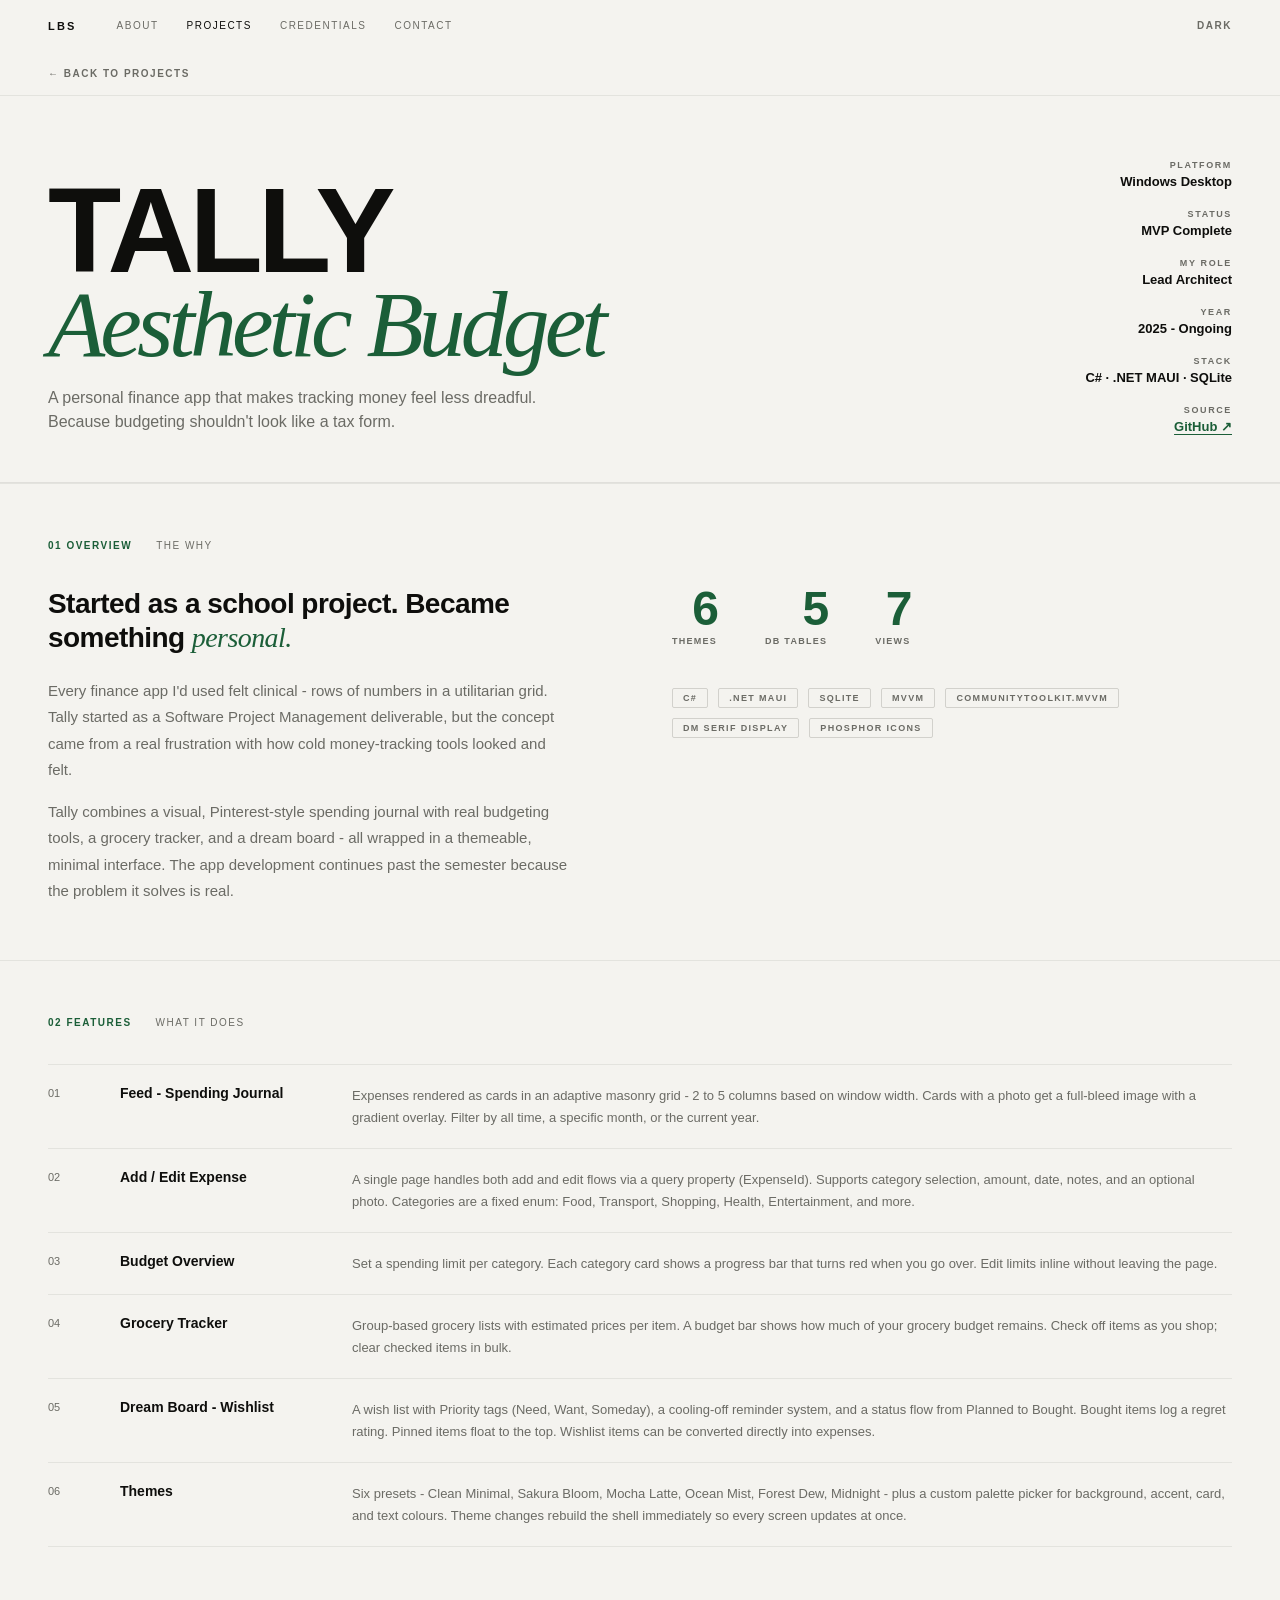
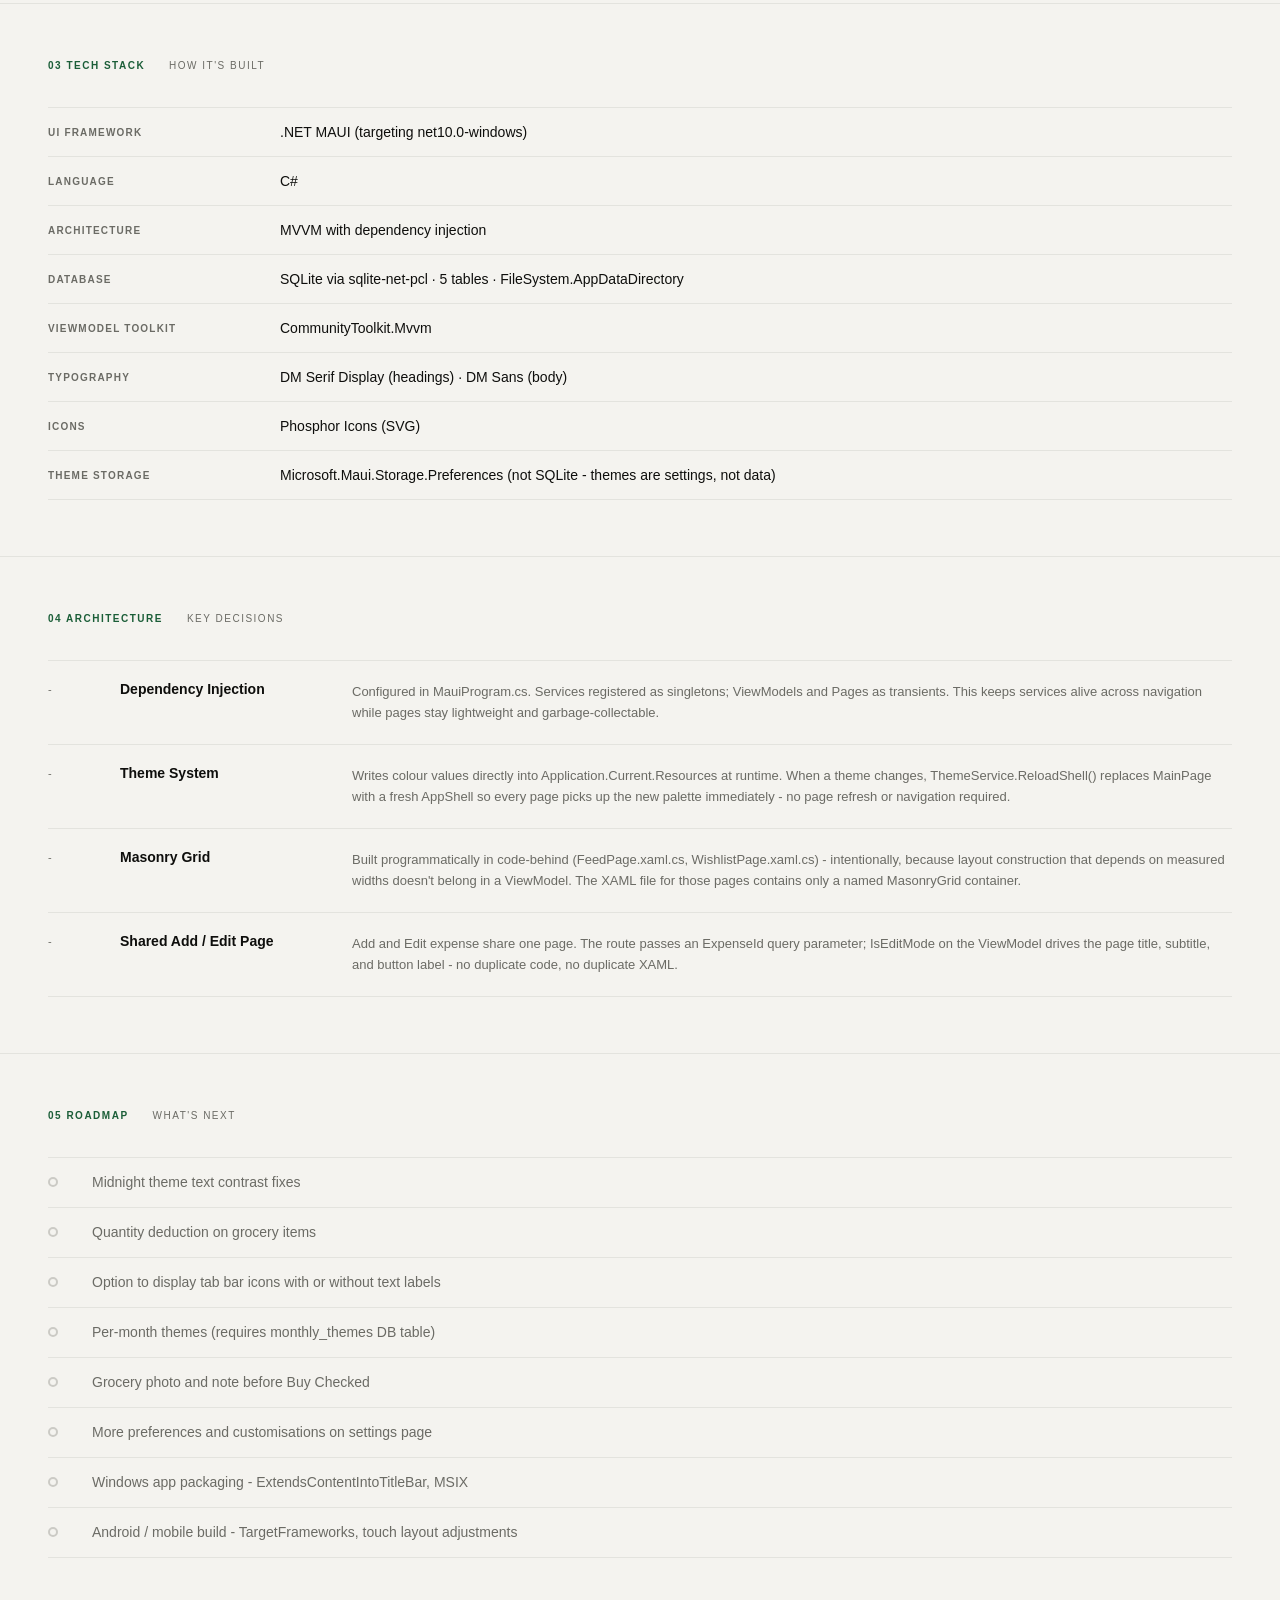
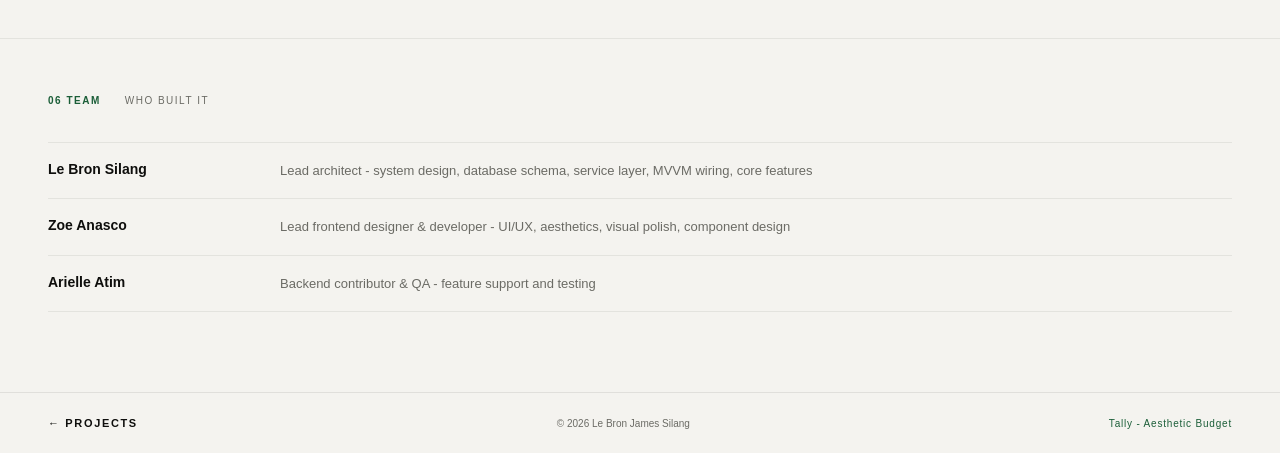
==== commit 9b6154f3: "style: fixed line border inconsistency in featured project, added details in bio and skills" ====
--- a/projectpage.html
+++ b/projectpage.html
@@ -3,10 +3,9 @@
 <head>
   <meta charset="UTF-8" />
   <meta name="viewport" content="width=device-width, initial-scale=1.0"/>
-  <title>Tally: Aesthetic Budget</title>
+  <title>Tally - Le Bron Silang</title>
   <meta name="description" content="Tally: an aesthetic personal finance app built in .NET MAUI with C#, SQLite, and MVVM architecture." />
   <link rel="stylesheet" href="style.css" />
-  <link rel="icon" type="image/x-icon" href="images/icon.svg">
 </head>
 <body>
 
@@ -72,7 +71,7 @@
         </div>
         <div class="proj-page-meta-item">
           <div class="proj-page-meta-label">Year</div>
-          <div class="proj-page-meta-val">2026 - Ongoing</div>
+          <div class="proj-page-meta-val">2025 - Ongoing</div>
         </div>
         <div class="proj-page-meta-item">
           <div class="proj-page-meta-label">Stack</div>
@@ -95,8 +94,8 @@
     <div style="display:grid;grid-template-columns:1fr 1fr;gap:64px;padding-bottom:56px;" class="proj-overview-grid">
       <div>
         <p class="about-pull" style="font-size:clamp(20px,2.5vw,28px);margin-bottom:24px;">Started as a school project. Became something <em>personal.</em></p>
-        <p class="about-text">Every finance app I'd used felt clinical — rows of numbers in a utilitarian grid. Tally started as a Software Project Management deliverable, but the concept came from a real frustration with how cold money-tracking tools looked and felt.</p>
-        <p class="about-text" style="margin-top:16px;">Tally combines a visual, Pinterest-style spending journal with real budgeting tools, a grocery tracker, and a dream board that's all wrapped in a themeable, minimal interface. The app development continues past the semester because the problem it solves is real.</p>
+        <p class="about-text">Every finance app I'd used felt clinical - rows of numbers in a utilitarian grid. Tally started as a Software Project Management deliverable, but the concept came from a real frustration with how cold money-tracking tools looked and felt.</p>
+        <p class="about-text" style="margin-top:16px;">Tally combines a visual, Pinterest-style spending journal with real budgeting tools, a grocery tracker, and a dream board - all wrapped in a themeable, minimal interface. The app development continues past the semester because the problem it solves is real.</p>
       </div>
       <div>
         <div class="proj-featured-stats" style="justify-content:flex-start;gap:48px;margin-bottom:40px;">
@@ -131,7 +130,7 @@
       <div class="proj-feature-item">
         <div class="proj-feature-n">01</div>
         <div class="proj-feature-name">Feed - Spending Journal</div>
-        <div class="proj-feature-desc">Expenses rendered as cards in an adaptive masonry grid of 2 to 5 columns based on window width. Cards with a photo get a full-bleed image with a gradient overlay. Filter by all time, a specific month, or the current year.</div>
+        <div class="proj-feature-desc">Expenses rendered as cards in an adaptive masonry grid - 2 to 5 columns based on window width. Cards with a photo get a full-bleed image with a gradient overlay. Filter by all time, a specific month, or the current year.</div>
       </div>
       <div class="proj-feature-item">
         <div class="proj-feature-n">02</div>
@@ -156,7 +155,7 @@
       <div class="proj-feature-item">
         <div class="proj-feature-n">06</div>
         <div class="proj-feature-name">Themes</div>
-        <div class="proj-feature-desc">Six presets - Clean Minimal, Sakura Bloom, Mocha Latte, Ocean Mist, Forest Dew, Midnight, and a custom palette picker for background, accent, card, and text colours. Theme changes rebuild the shell immediately so every screen updates at once.</div>
+        <div class="proj-feature-desc">Six presets - Clean Minimal, Sakura Bloom, Mocha Latte, Ocean Mist, Forest Dew, Midnight - plus a custom palette picker for background, accent, card, and text colours. Theme changes rebuild the shell immediately so every screen updates at once.</div>
       </div>
     </div>
   </div>
@@ -198,7 +197,7 @@
       </div>
       <div class="proj-tech-row">
         <div class="proj-tech-layer">Theme Storage</div>
-        <div class="proj-tech-val">Microsoft.Maui.Storage.Preferences (not SQLite — themes are settings, not data)</div>
+        <div class="proj-tech-val">Microsoft.Maui.Storage.Preferences (not SQLite - themes are settings, not data)</div>
       </div>
     </div>
   </div>
@@ -211,24 +210,24 @@
     </div>
     <div class="proj-feature-list">
       <div class="proj-feature-item">
-        <div class="proj-feature-n">—</div>
+        <div class="proj-feature-n">-</div>
         <div class="proj-feature-name">Dependency Injection</div>
         <div class="proj-feature-desc">Configured in MauiProgram.cs. Services registered as singletons; ViewModels and Pages as transients. This keeps services alive across navigation while pages stay lightweight and garbage-collectable.</div>
       </div>
       <div class="proj-feature-item">
-        <div class="proj-feature-n">—</div>
+        <div class="proj-feature-n">-</div>
         <div class="proj-feature-name">Theme System</div>
-        <div class="proj-feature-desc">Writes colour values directly into Application.Current.Resources at runtime. When a theme changes, ThemeService.ReloadShell() replaces MainPage with a fresh AppShell so every page picks up the new palette immediately — no page refresh or navigation required.</div>
-      </div>
-      <div class="proj-feature-item">
-        <div class="proj-feature-n">—</div>
+        <div class="proj-feature-desc">Writes colour values directly into Application.Current.Resources at runtime. When a theme changes, ThemeService.ReloadShell() replaces MainPage with a fresh AppShell so every page picks up the new palette immediately - no page refresh or navigation required.</div>
+      </div>
+      <div class="proj-feature-item">
+        <div class="proj-feature-n">-</div>
         <div class="proj-feature-name">Masonry Grid</div>
-        <div class="proj-feature-desc">Built programmatically in code-behind (FeedPage.xaml.cs, WishlistPage.xaml.cs) — intentionally, because layout construction that depends on measured widths doesn't belong in a ViewModel. The XAML file for those pages contains only a named MasonryGrid container.</div>
-      </div>
-      <div class="proj-feature-item">
-        <div class="proj-feature-n">—</div>
+        <div class="proj-feature-desc">Built programmatically in code-behind (FeedPage.xaml.cs, WishlistPage.xaml.cs) - intentionally, because layout construction that depends on measured widths doesn't belong in a ViewModel. The XAML file for those pages contains only a named MasonryGrid container.</div>
+      </div>
+      <div class="proj-feature-item">
+        <div class="proj-feature-n">-</div>
         <div class="proj-feature-name">Shared Add / Edit Page</div>
-        <div class="proj-feature-desc">Add and Edit expense share one page. The route passes an ExpenseId query parameter; IsEditMode on the ViewModel drives the page title, subtitle, and button label — no duplicate code, no duplicate XAML.</div>
+        <div class="proj-feature-desc">Add and Edit expense share one page. The route passes an ExpenseId query parameter; IsEditMode on the ViewModel drives the page title, subtitle, and button label - no duplicate code, no duplicate XAML.</div>
       </div>
     </div>
   </div>
@@ -300,7 +299,7 @@
   <footer>
     <a href="index.html#projects" class="footer-logo" style="text-decoration:none;">← Projects</a>
     <span class="footer-copy">© 2026 Le Bron James Silang</span>
-    <span class="footer-field">Tally — Aesthetic Budget</span>
+    <span class="footer-field">Tally - Aesthetic Budget</span>
   </footer>
 
   <script>
--- a/style.css
+++ b/style.css
@@ -441,12 +441,12 @@
   gap: 32px;
   padding: 20px 0;
   align-items: center;
-  border-bottom: 1px solid rgba(110, 110, 100, 0.1);
+  border-bottom: 1px solid rgba(110, 110, 100, 0.12);
   transition: opacity 0.15s;
   cursor: default;
 }
 
-.cert-row:first-child { border-top: 1px solid rgba(110, 110, 100, 0.1); }
+.cert-row:first-child { border-top: 1px solid rgba(110, 110, 100, 0.12); }
 .cert-row:hover { opacity: 0.55; }
 .cert-row.has-link { cursor: pointer; }
 
@@ -529,7 +529,7 @@
   display: flex; justify-content: space-between; align-items: center;
   font-size: 14px; font-weight: 500; color: var(--fg);
   padding: 10px 0;
-  border-bottom: 1px solid rgba(110, 110, 100, 0.1);
+  border-bottom: 1px solid rgba(110, 110, 100, 0.12);
   transition: opacity 0.15s;
 }
 .skill-item:last-child { border-bottom: none; }
@@ -691,13 +691,13 @@
 .proj-featured-wrap {
   padding: 0 48px;
   margin-bottom: 0;
+  border-top: 1px solid rgba(110, 110, 100, 0.15);
   border-bottom: 1px solid rgba(110, 110, 100, 0.15);
 }
 
 .proj-featured {
   display: block;
   padding: 48px 0;
-  border-top: 1px solid rgba(110, 110, 100, 0.15);
   transition: opacity 0.15s;
   color: inherit;
 }
@@ -810,7 +810,7 @@
   display: flex;
   align-items: baseline;
   gap: 24px;
-  padding: 32px 48px 0;
+  padding: 32px 48px 16px;
 }
 
 .proj-academic-label {
@@ -838,10 +838,10 @@
   gap: 32px;
   align-items: start;
   padding: 24px 0;
-  border-bottom: 1px solid rgba(110, 110, 100, 0.1);
+  border-bottom: 1px solid rgba(110, 110, 100, 0.12);
   transition: opacity 0.15s;
 }
-.proj-academic-item:first-child { border-top: 1px solid rgba(110, 110, 100, 0.1); }
+.proj-academic-item:first-child { border-top: 1px solid rgba(110, 110, 100, 0.12); }
 .proj-academic-item:hover { opacity: 0.6; }
 
 .proj-ac-n { font-size: 11px; color: var(--muted); padding-top: 4px; }
@@ -994,7 +994,7 @@
   gap: 0 20px;
   align-items: center;
   padding: 16px 0;
-  border-bottom: 1px solid rgba(110, 110, 100, 0.1);
+  border-bottom: 1px solid rgba(110, 110, 100, 0.12);
   transition: opacity 0.15s;
 }
 .tl-highlight-row:hover { opacity: 0.6; }
@@ -1152,9 +1152,9 @@
   gap: 32px;
   align-items: start;
   padding: 20px 0;
-  border-bottom: 1px solid rgba(110, 110, 100, 0.1);
-}
-.proj-feature-item:first-child { border-top: 1px solid rgba(110, 110, 100, 0.1); }
+  border-bottom: 1px solid rgba(110, 110, 100, 0.12);
+}
+.proj-feature-item:first-child { border-top: 1px solid rgba(110, 110, 100, 0.12); }
 
 .proj-feature-n { font-size: 11px; color: var(--muted); padding-top: 2px; }
 .proj-feature-name { font-size: 14px; font-weight: 600; }
@@ -1173,10 +1173,10 @@
   grid-template-columns: 200px 1fr;
   gap: 32px;
   padding: 16px 0;
-  border-bottom: 1px solid rgba(110, 110, 100, 0.1);
+  border-bottom: 1px solid rgba(110, 110, 100, 0.12);
   align-items: center;
 }
-.proj-tech-row:first-child { border-top: 1px solid rgba(110, 110, 100, 0.1); }
+.proj-tech-row:first-child { border-top: 1px solid rgba(110, 110, 100, 0.12); }
 
 .proj-tech-layer {
   font-size: 10px; font-weight: 700;
@@ -1198,10 +1198,10 @@
   grid-template-columns: 24px 1fr;
   gap: 20px;
   padding: 14px 0;
-  border-bottom: 1px solid rgba(110, 110, 100, 0.08);
+  border-bottom: 1px solid rgba(110, 110, 100, 0.12);
   align-items: center;
 }
-.proj-roadmap-item:first-child { border-top: 1px solid rgba(110, 110, 100, 0.08); }
+.proj-roadmap-item:first-child { border-top: 1px solid rgba(110, 110, 100, 0.12); }
 
 .proj-roadmap-check {
   width: 10px; height: 10px;
@@ -1224,9 +1224,9 @@
   grid-template-columns: 200px 1fr;
   gap: 32px;
   padding: 18px 0;
-  border-bottom: 1px solid rgba(110, 110, 100, 0.1);
-}
-.proj-team-row:first-child { border-top: 1px solid rgba(110, 110, 100, 0.1); }
+  border-bottom: 1px solid rgba(110, 110, 100, 0.12);
+}
+.proj-team-row:first-child { border-top: 1px solid rgba(110, 110, 100, 0.12); }
 
 .proj-team-name { font-size: 14px; font-weight: 600; }
 .proj-team-role { font-size: 13px; color: var(--muted); line-height: 1.5; }
@@ -1319,7 +1319,7 @@
   gap: 0 20px;
   align-items: center;
   padding: 18px 0;
-  border-bottom: 1px solid rgba(110, 110, 100, 0.08);
+  border-bottom: 1px solid rgba(110, 110, 100, 0.12);
   transition: opacity 0.15s;
 }
 .ftl-entry:hover { opacity: 0.65; }
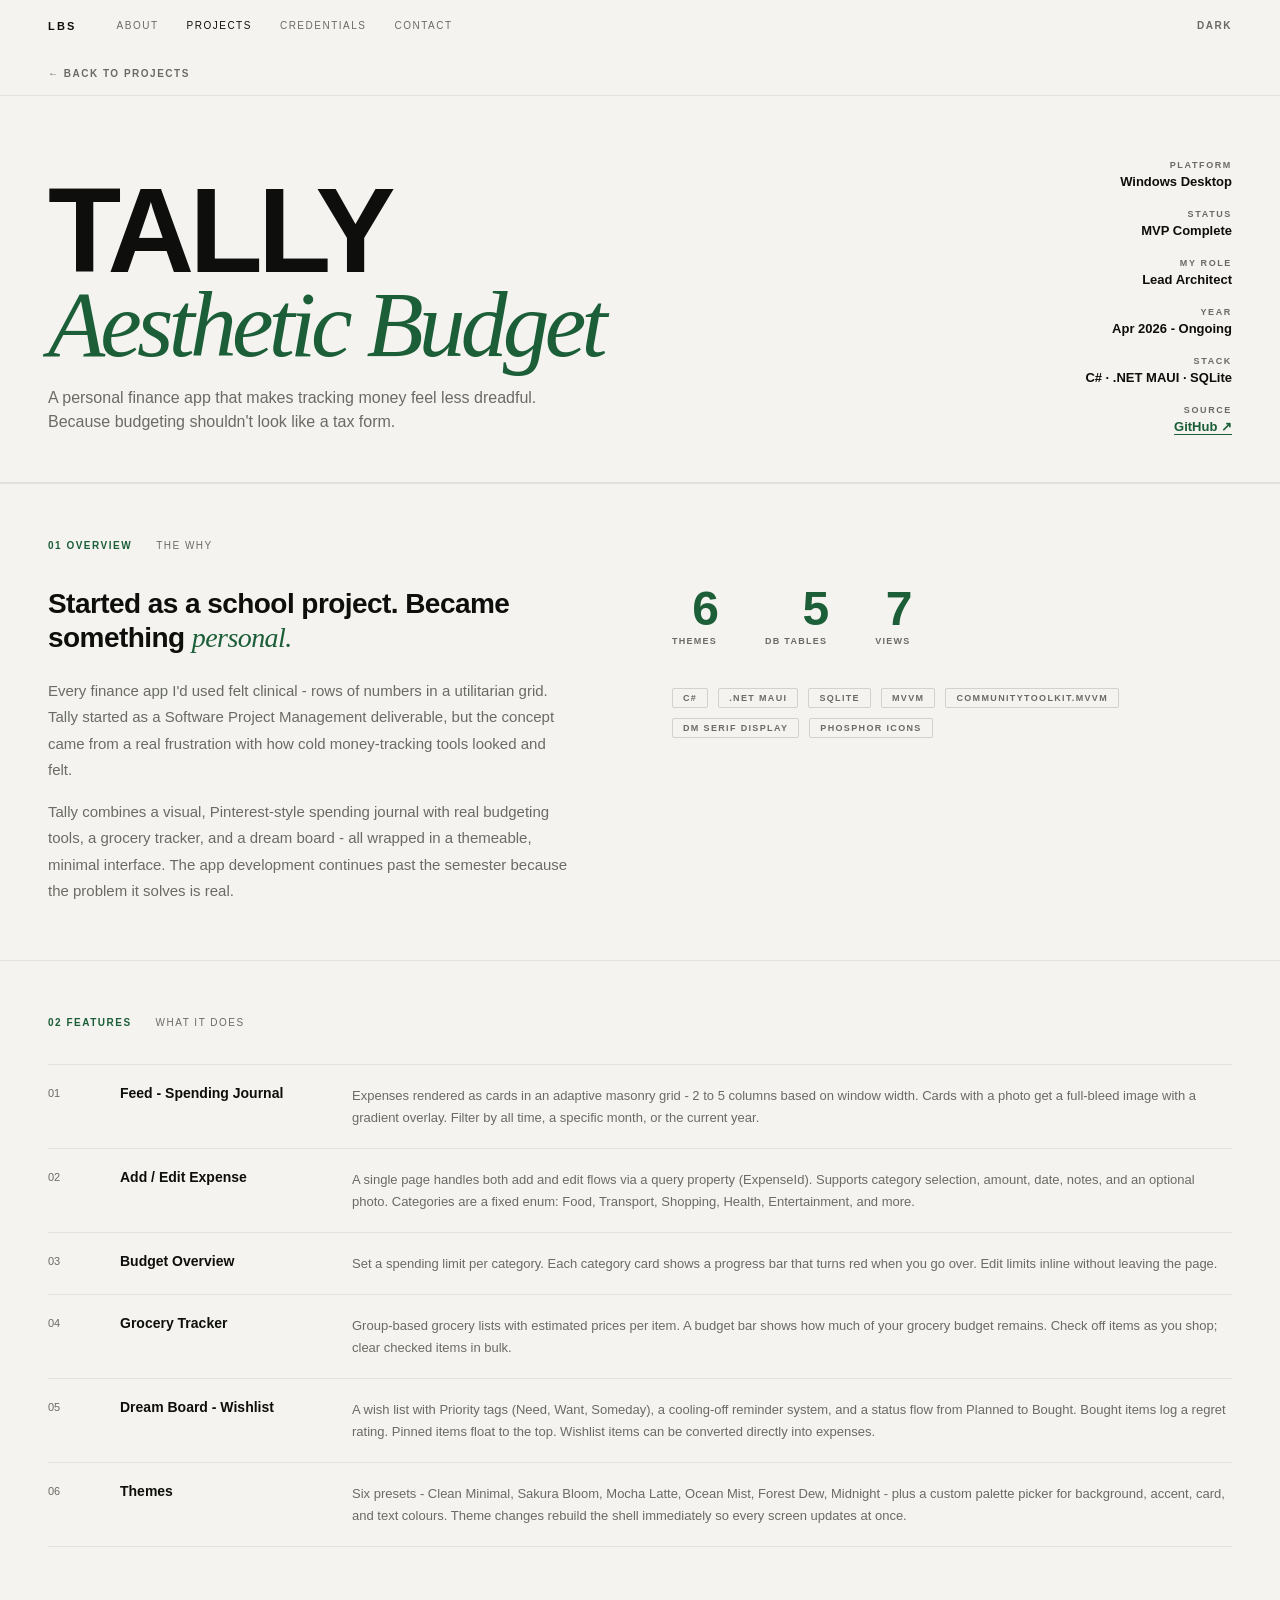
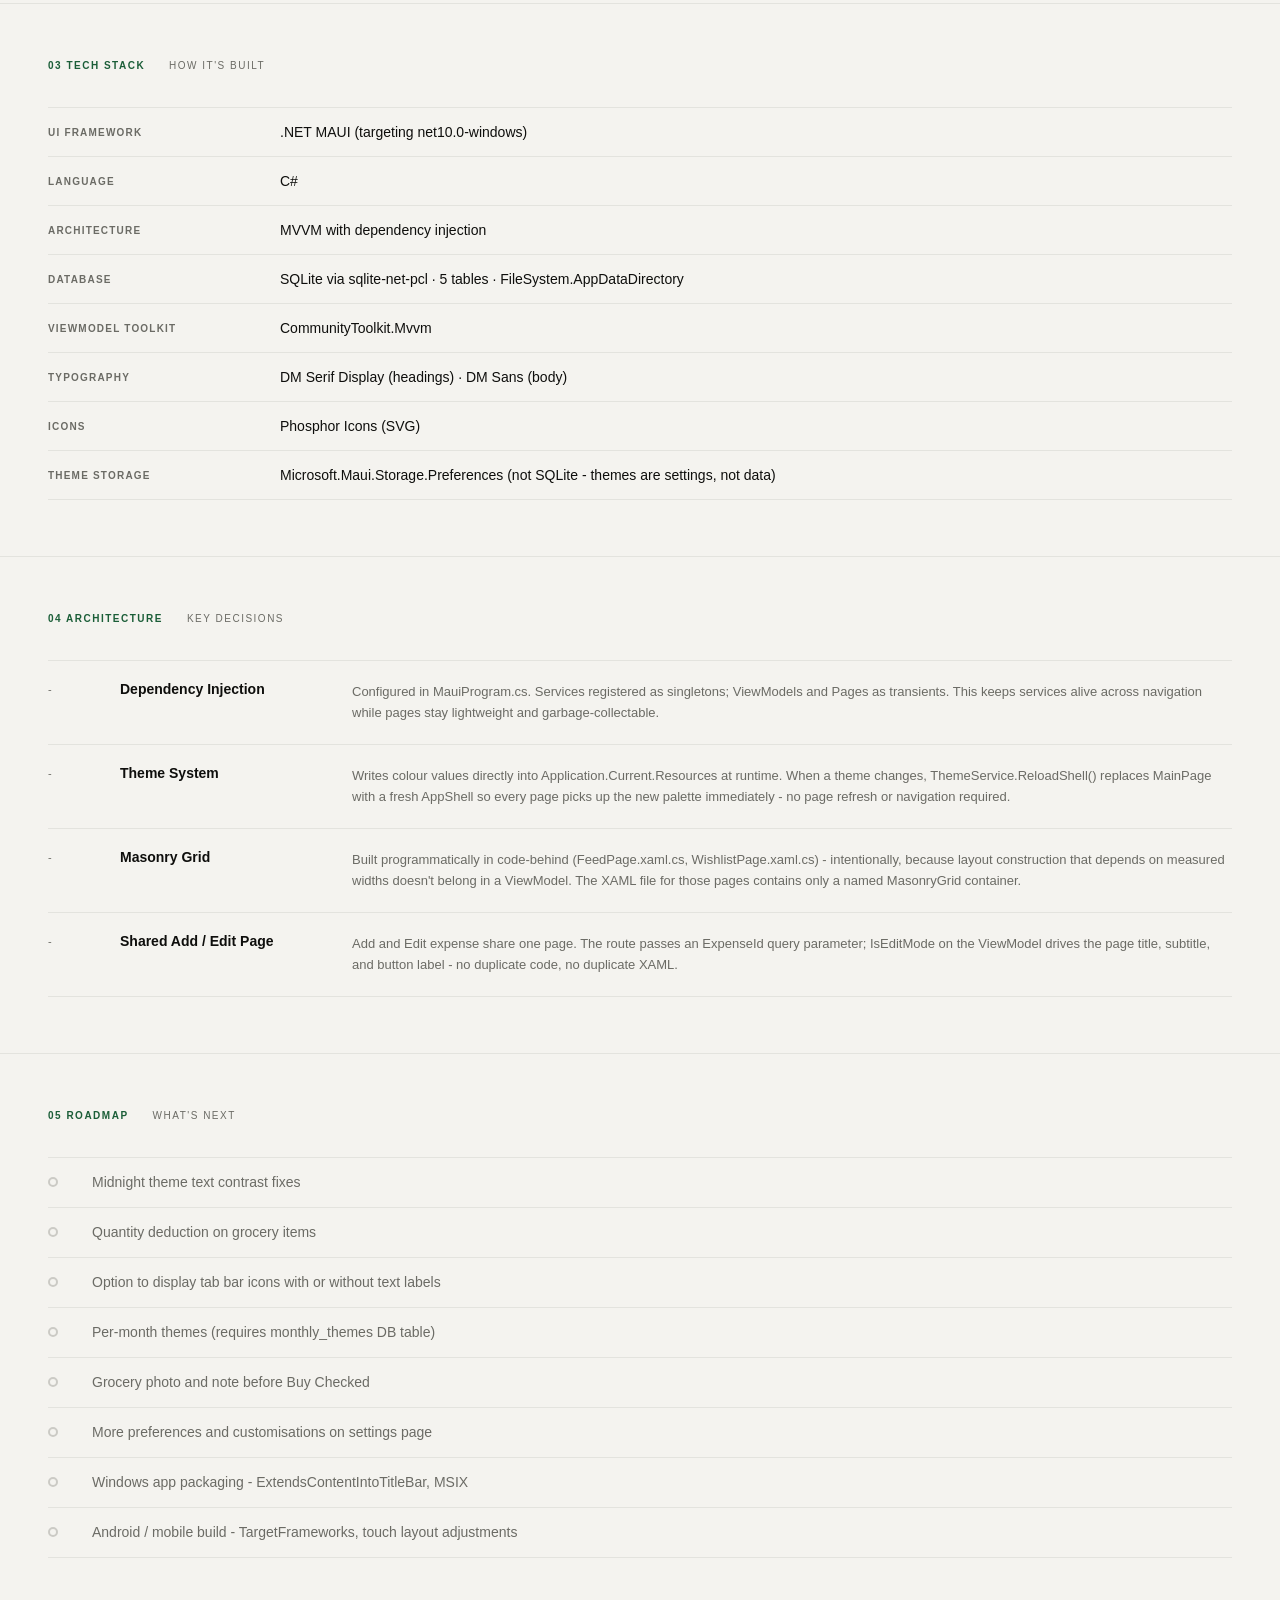
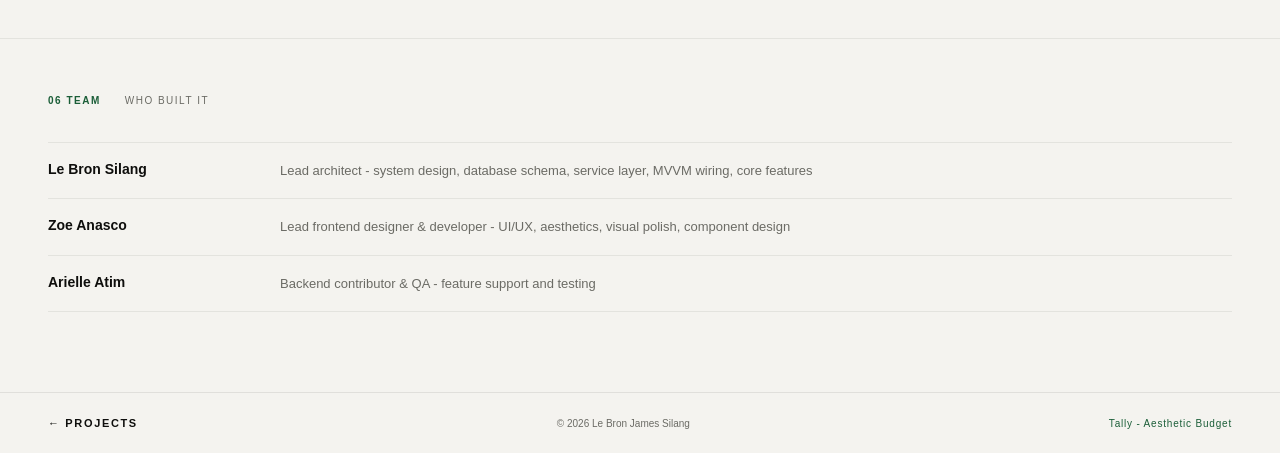
==== commit a240215f: "style: fixed cropped now dot in timeline and remaining padding issues in page" ====
--- a/projectpage.html
+++ b/projectpage.html
@@ -3,9 +3,10 @@
 <head>
   <meta charset="UTF-8" />
   <meta name="viewport" content="width=device-width, initial-scale=1.0"/>
-  <title>Tally - Le Bron Silang</title>
+  <title>Tally | Le Bron James Silang</title>
   <meta name="description" content="Tally: an aesthetic personal finance app built in .NET MAUI with C#, SQLite, and MVVM architecture." />
   <link rel="stylesheet" href="style.css" />
+  <link rel="icon" type="image/x-icon" href="images/icon.svg">
 </head>
 <body>
 
@@ -71,7 +72,7 @@
         </div>
         <div class="proj-page-meta-item">
           <div class="proj-page-meta-label">Year</div>
-          <div class="proj-page-meta-val">2025 - Ongoing</div>
+          <div class="proj-page-meta-val">Apr 2026 - Ongoing</div>
         </div>
         <div class="proj-page-meta-item">
           <div class="proj-page-meta-label">Stack</div>
--- a/style.css
+++ b/style.css
@@ -778,7 +778,7 @@
   display: flex;
   flex-direction: column;
   align-items: flex-end;
-  gap: 32px;
+  gap: 24px;
 }
 
 .proj-featured-stats {
@@ -804,6 +804,13 @@
   letter-spacing: 0.12em; text-transform: uppercase;
   color: var(--green);
 }
+
+.proj-cta-secondary {
+  margin-top: -16px;
+  color: var(--muted);
+  transition: color 0.15s;
+}
+.proj-cta-secondary:hover { color: var(--fg); }
 
 /* Academic projects list */
 .proj-academic-head {
@@ -894,6 +901,7 @@
   display: flex;
   align-items: flex-start;
   overflow-x: auto;
+  padding-top: 8px;
   padding-bottom: 16px;
   gap: 0;
   scrollbar-width: none;
@@ -1278,7 +1286,7 @@
 .ftl-legend {
   display: flex;
   gap: 32px;
-  padding: 0 48px 40px;
+  padding: 40px 48px 40px;
   flex-wrap: wrap;
 }
 
